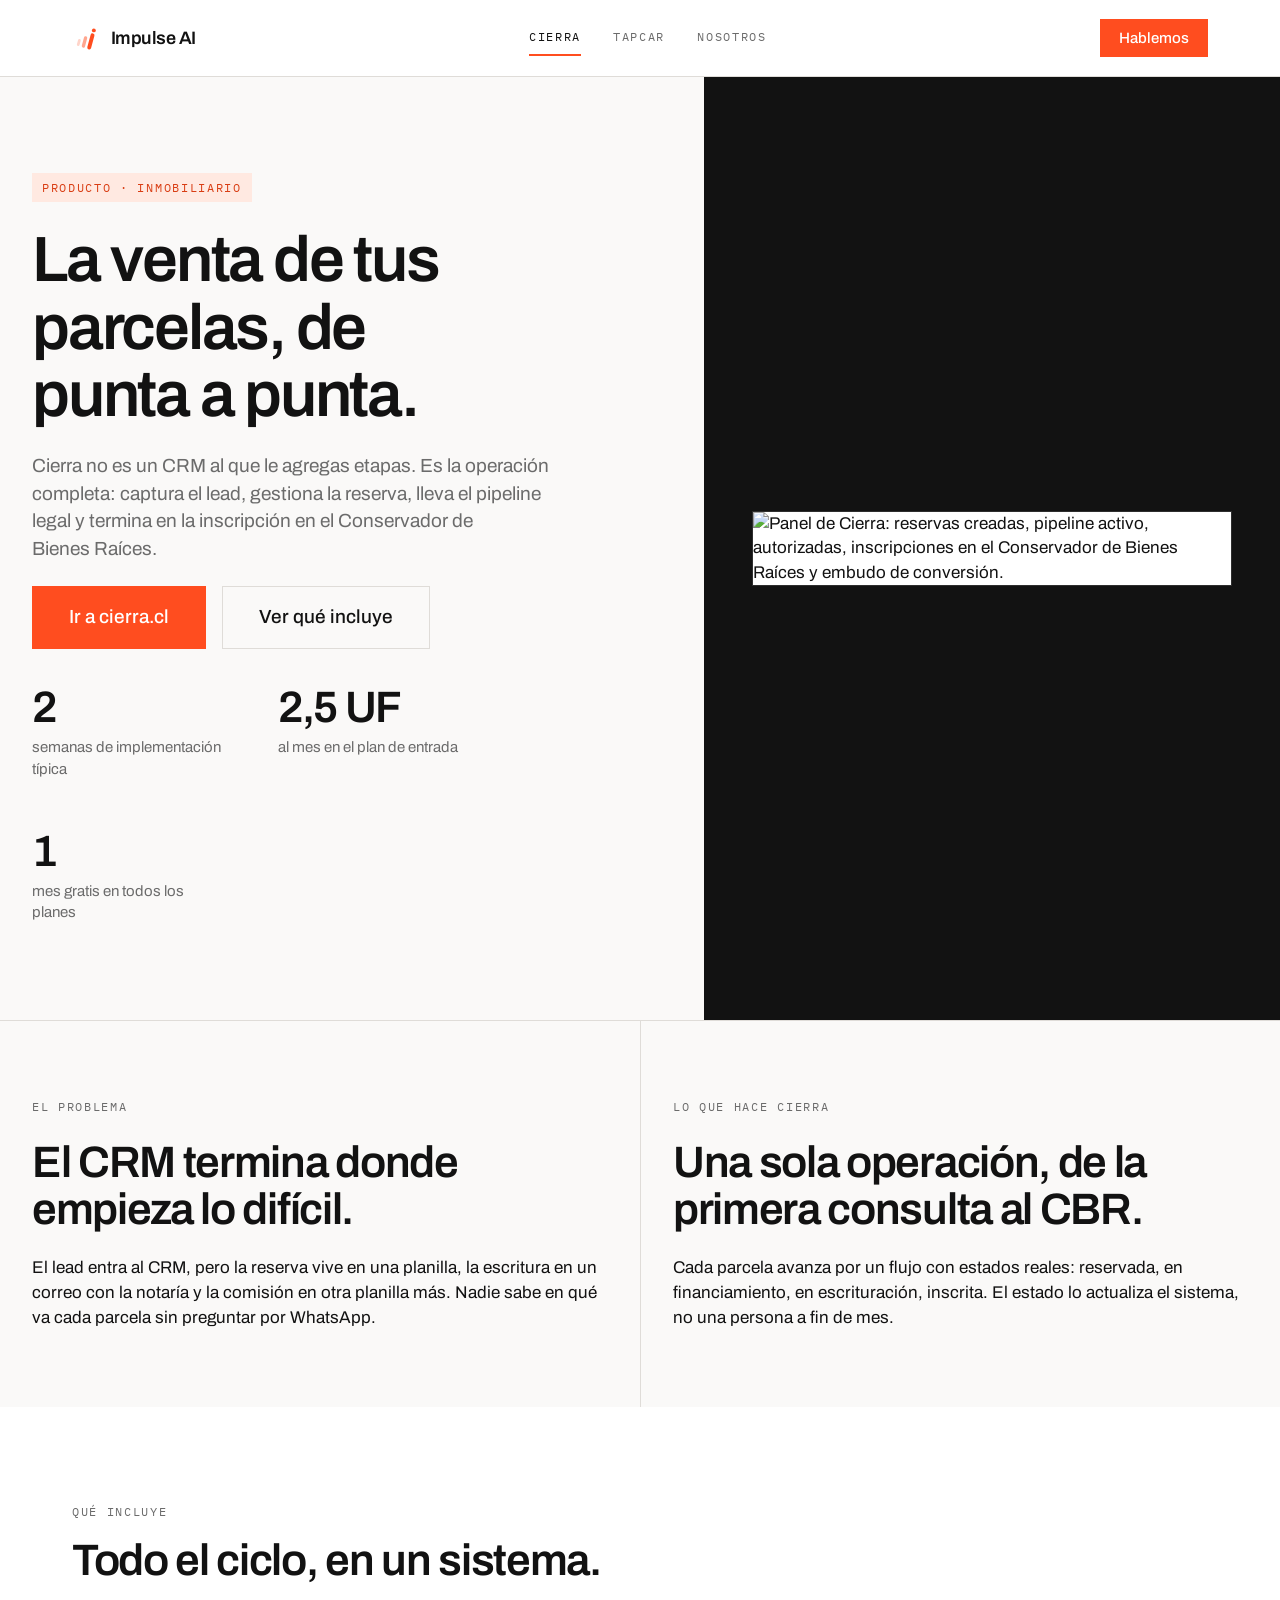
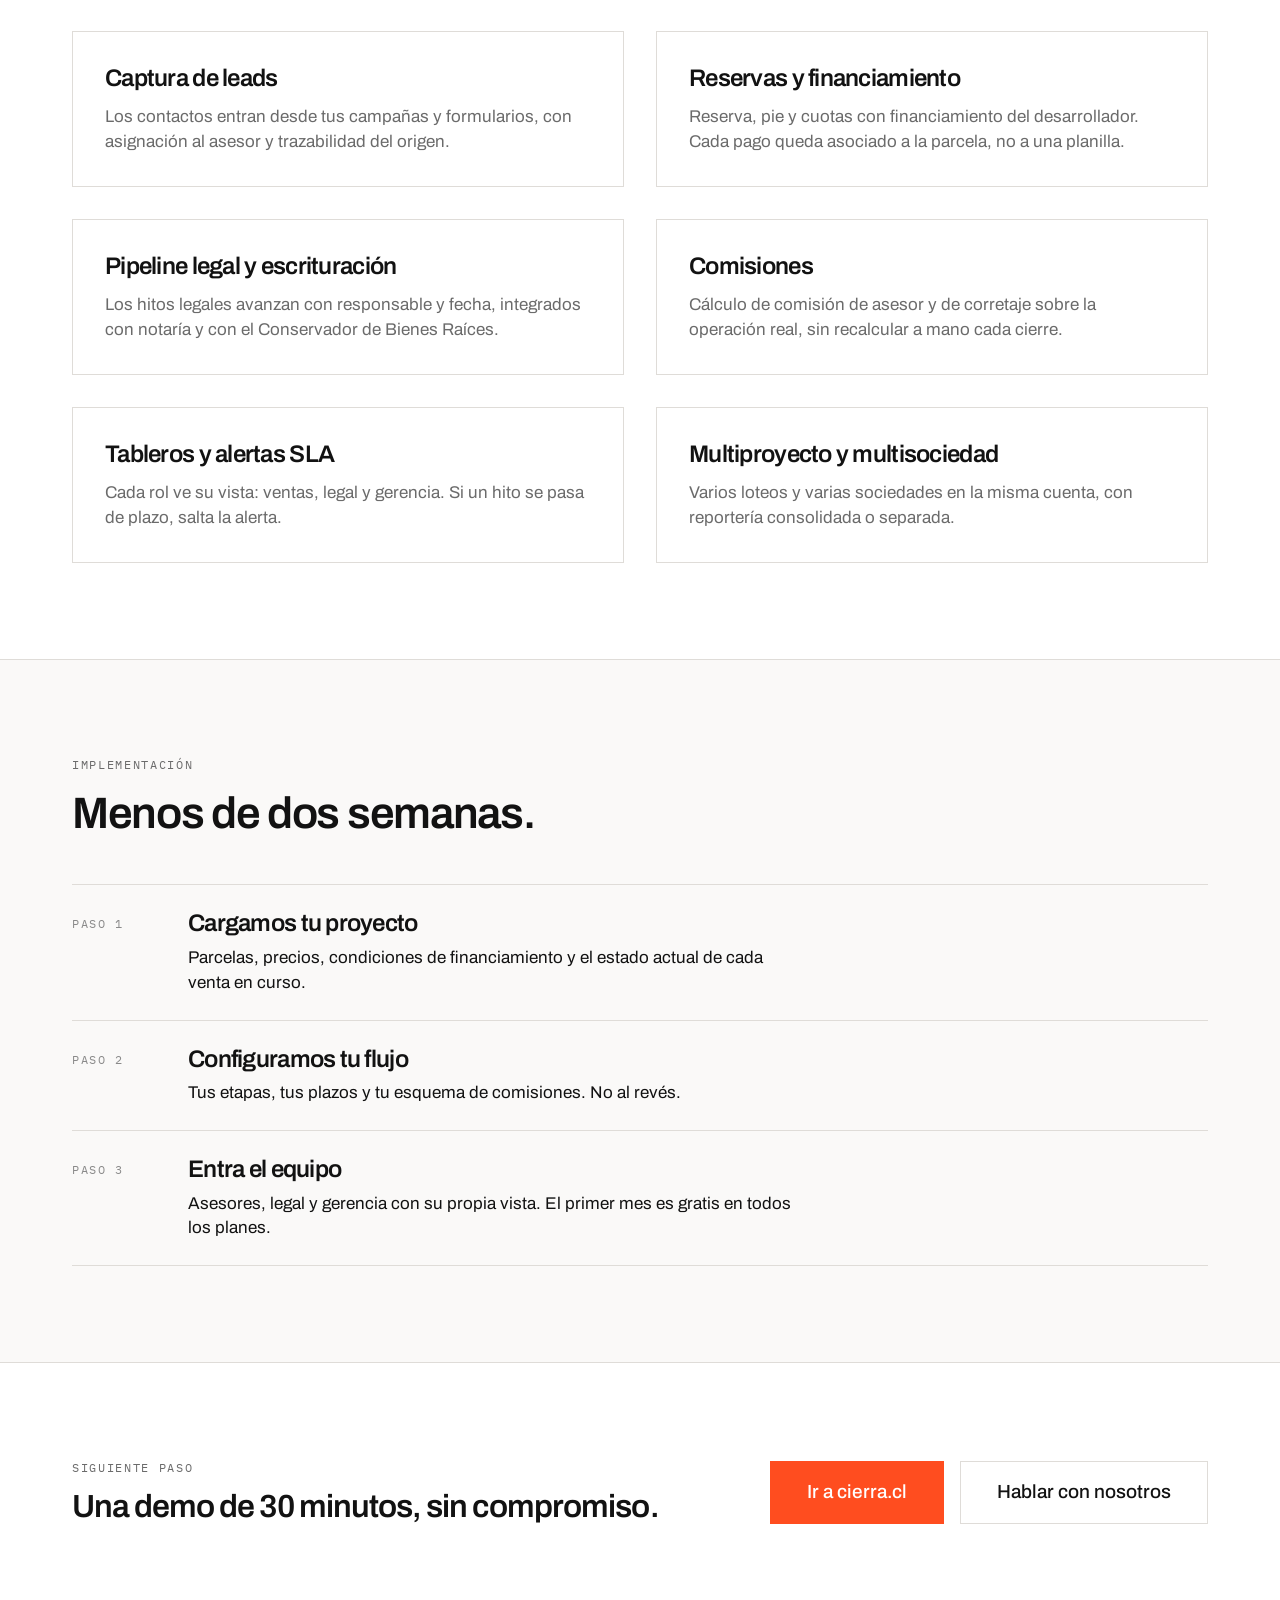
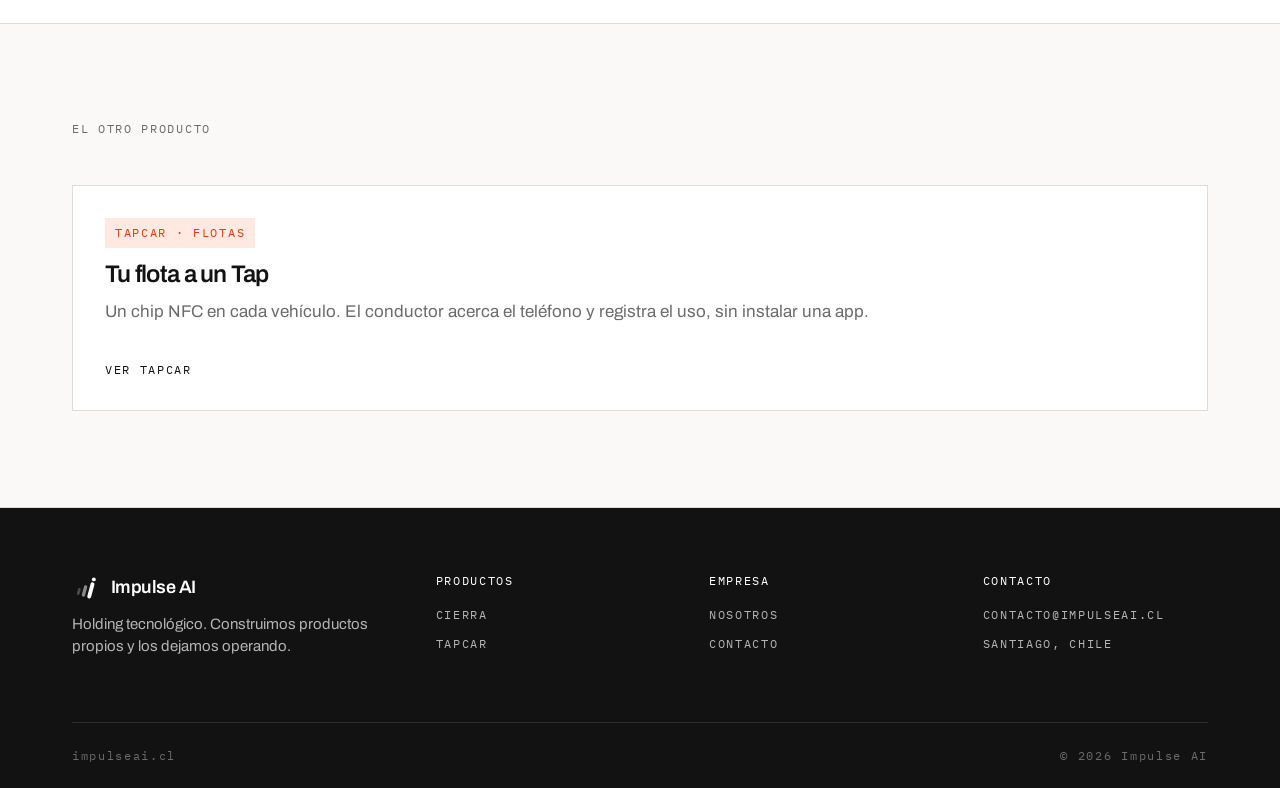
==== cierra.html @ 89cf0e96 "Sitio corporativo de Impulse AI Sitio estatico construido sobre el design system Impulse AI: tokens " ====
<!doctype html>
<html lang="es">
<head>
<meta charset="utf-8">
<meta name="viewport" content="width=device-width, initial-scale=1">
<title>Cierra — Impulse AI</title>
<meta name="description" content="Cierra opera la venta de parcelas de punta a punta: del lead a la inscripción en el Conservador de Bienes Raíces, sin planillas paralelas.">
<meta name="theme-color" content="#FAF9F8">
<link rel="icon" href="assets/img/favicon.svg" type="image/svg+xml">
<meta property="og:type" content="website">
<meta property="og:site_name" content="Impulse AI">
<meta property="og:title" content="Cierra — Impulse AI">
<meta property="og:description" content="El software que opera la venta de tus parcelas, de punta a punta.">
<link rel="preconnect" href="https://fonts.googleapis.com">
<link rel="preconnect" href="https://fonts.gstatic.com" crossorigin>
<link href="https://fonts.googleapis.com/css2?family=Archivo:wght@400;500;600;700&family=IBM+Plex+Mono:wght@400;500&display=swap" rel="stylesheet">
<link rel="stylesheet" href="assets/css/tokens.css">
<link rel="stylesheet" href="assets/css/site.css">
</head>
<body>
<a class="skip-link" href="#main">Ir al contenido</a>

<header class="site-header">
  <div class="wrap site-header__inner">
    <a class="logo" href="index.html" aria-label="Impulse AI, ir al inicio">
      <svg class="mark" width="30" height="30" viewBox="0 0 100 100" aria-hidden="true" focusable="false">
        <g transform="translate(11.4, 10)" fill="none" stroke="#FF4D1F" stroke-linecap="round">
          <line x1="9.3" y1="62.2" x2="13.2" y2="47.7" stroke-width="9" opacity="0.24"></line>
          <line x1="26.7" y1="66.8" x2="33.9" y2="39.7" stroke-width="11" opacity="0.5"></line>
          <line x1="46" y1="72" x2="57" y2="31" stroke-width="13"></line>
          <circle cx="61.4" cy="14.6" r="6.5" fill="#FF4D1F" stroke="none"></circle>
        </g>
      </svg>
      <span class="logo__word">Impulse AI</span>
    </a>

    <button class="nav-toggle" type="button" data-nav-toggle aria-expanded="false" aria-controls="nav-panel">Menú</button>

    <div class="nav-panel" id="nav-panel" data-nav-panel>
      <nav class="nav" aria-label="Navegación principal">
        <a class="nav__link" href="cierra.html" aria-current="page">Cierra</a>
        <a class="nav__link" href="tapcar.html">TapCar</a>
        <a class="nav__link" href="nosotros.html">Nosotros</a>
      </nav>
      <a class="btn btn--primary btn--sm nav-cta-mobile" href="contacto.html">Hablemos</a>
    </div>

    <a class="btn btn--primary btn--sm" href="contacto.html">Hablemos</a>
  </div>
</header>

<main id="main">

  <!-- ================================================================ Hero -->
  <section class="hero">
    <div class="hero__copy">
      <span class="badge">Producto · Inmobiliario</span>
      <h1 class="t-display hero__title">La venta de tus parcelas, de punta a punta.</h1>
      <p class="t-lead">Cierra no es un CRM al que le agregas etapas. Es la operación completa: captura el lead, gestiona la reserva, lleva el pipeline legal y termina en la inscripción en el Conservador de Bienes Raíces.</p>
      <div class="row">
        <a class="btn btn--primary btn--lg" href="https://cierra.cl" target="_blank" rel="noopener">Ir a cierra.cl</a>
        <a class="btn btn--secondary btn--lg" href="#capacidades">Ver qué incluye</a>
      </div>
      <div class="hero__stats">
        <div class="stat">
          <span class="stat__value">2</span>
          <span class="stat__label">semanas de implementación típica</span>
        </div>
        <div class="stat">
          <span class="stat__value">2,5 UF</span>
          <span class="stat__label">al mes en el plan de entrada</span>
        </div>
        <div class="stat">
          <span class="stat__value">1</span>
          <span class="stat__label">mes gratis en todos los planes</span>
        </div>
      </div>
    </div>
    <div class="hero__panel hero__panel--stage">
      <img class="shot" src="assets/img/cierra-dashboard.png" alt="Panel de Cierra: reservas creadas, pipeline activo, autorizadas, inscripciones en el Conservador de Bienes Raíces y embudo de conversión.">
    </div>
  </section>

  <!-- ============================================================ Problema -->
  <section class="split">
    <div class="split__side">
      <span class="mono">El problema</span>
      <h2 class="t-h1">El CRM termina donde empieza lo difícil.</h2>
      <p class="t-body">El lead entra al CRM, pero la reserva vive en una planilla, la escritura en un correo con la notaría y la comisión en otra planilla más. Nadie sabe en qué va cada parcela sin preguntar por WhatsApp.</p>
    </div>
    <div class="split__side">
      <span class="mono">Lo que hace Cierra</span>
      <h2 class="t-h1">Una sola operación, de la primera consulta al CBR.</h2>
      <p class="t-body">Cada parcela avanza por un flujo con estados reales: reservada, en financiamiento, en escrituración, inscrita. El estado lo actualiza el sistema, no una persona a fin de mes.</p>
    </div>
  </section>

  <!-- ========================================================= Capacidades -->
  <section class="section section--card" id="capacidades">
    <div class="wrap">
      <div class="section-head">
        <span class="mono">Qué incluye</span>
        <h2 class="t-h1">Todo el ciclo, en un sistema.</h2>
      </div>
      <div class="grid grid-2">
        <div class="card">
          <h3 class="t-h3">Captura de leads</h3>
          <p class="card__text">Los contactos entran desde tus campañas y formularios, con asignación al asesor y trazabilidad del origen.</p>
        </div>
        <div class="card">
          <h3 class="t-h3">Reservas y financiamiento</h3>
          <p class="card__text">Reserva, pie y cuotas con financiamiento del desarrollador. Cada pago queda asociado a la parcela, no a una planilla.</p>
        </div>
        <div class="card">
          <h3 class="t-h3">Pipeline legal y escrituración</h3>
          <p class="card__text">Los hitos legales avanzan con responsable y fecha, integrados con notaría y con el Conservador de Bienes Raíces.</p>
        </div>
        <div class="card">
          <h3 class="t-h3">Comisiones</h3>
          <p class="card__text">Cálculo de comisión de asesor y de corretaje sobre la operación real, sin recalcular a mano cada cierre.</p>
        </div>
        <div class="card">
          <h3 class="t-h3">Tableros y alertas SLA</h3>
          <p class="card__text">Cada rol ve su vista: ventas, legal y gerencia. Si un hito se pasa de plazo, salta la alerta.</p>
        </div>
        <div class="card">
          <h3 class="t-h3">Multiproyecto y multisociedad</h3>
          <p class="card__text">Varios loteos y varias sociedades en la misma cuenta, con reportería consolidada o separada.</p>
        </div>
      </div>
    </div>
  </section>

  <!-- ====================================================== Implementación -->
  <section class="section">
    <div class="wrap">
      <div class="section-head">
        <span class="mono">Implementación</span>
        <h2 class="t-h1">Menos de dos semanas.</h2>
      </div>
      <ul class="ruled-list">
        <li>
          <span class="ruled-list__key">Paso 1</span>
          <div class="ruled-list__body">
            <h3 class="t-h3">Cargamos tu proyecto</h3>
            <p class="t-body">Parcelas, precios, condiciones de financiamiento y el estado actual de cada venta en curso.</p>
          </div>
        </li>
        <li>
          <span class="ruled-list__key">Paso 2</span>
          <div class="ruled-list__body">
            <h3 class="t-h3">Configuramos tu flujo</h3>
            <p class="t-body">Tus etapas, tus plazos y tu esquema de comisiones. No al revés.</p>
          </div>
        </li>
        <li>
          <span class="ruled-list__key">Paso 3</span>
          <div class="ruled-list__body">
            <h3 class="t-h3">Entra el equipo</h3>
            <p class="t-body">Asesores, legal y gerencia con su propia vista. El primer mes es gratis en todos los planes.</p>
          </div>
        </li>
      </ul>
    </div>
  </section>

  <!-- ================================================================= CTA -->
  <section class="section section--card">
    <div class="wrap">
      <div class="cta">
        <div class="stack stack-3">
          <span class="mono">Siguiente paso</span>
          <h2 class="t-h2">Una demo de 30 minutos, sin compromiso.</h2>
        </div>
        <div class="row">
          <a class="btn btn--primary btn--lg" href="https://cierra.cl" target="_blank" rel="noopener">Ir a cierra.cl</a>
          <a class="btn btn--secondary btn--lg" href="contacto.html">Hablar con nosotros</a>
        </div>
      </div>
    </div>
  </section>

  <!-- ====================================================== Otro producto -->
  <section class="section">
    <div class="wrap">
      <div class="section-head">
        <span class="mono">El otro producto</span>
      </div>
      <a class="card" href="tapcar.html">
        <span class="badge">TapCar · Flotas</span>
        <h3 class="t-h3">Tu flota a un Tap</h3>
        <p class="card__text">Un chip NFC en cada vehículo. El conductor acerca el teléfono y registra el uso, sin instalar una app.</p>
        <span class="card__more">Ver TapCar</span>
      </a>
    </div>
  </section>

</main>

<footer class="site-footer">
  <div class="wrap">
    <div class="site-footer__inner">
      <div class="site-footer__col">
        <a class="logo logo--inverse" href="index.html" aria-label="Impulse AI, ir al inicio">
          <svg class="mark" width="30" height="30" viewBox="0 0 100 100" aria-hidden="true" focusable="false">
            <g transform="translate(11.4, 10)" fill="none" stroke="#FFFFFF" stroke-linecap="round">
              <line x1="9.3" y1="62.2" x2="13.2" y2="47.7" stroke-width="9" opacity="0.24"></line>
              <line x1="26.7" y1="66.8" x2="33.9" y2="39.7" stroke-width="11" opacity="0.5"></line>
              <line x1="46" y1="72" x2="57" y2="31" stroke-width="13"></line>
              <circle cx="61.4" cy="14.6" r="6.5" fill="#FFFFFF" stroke="none"></circle>
            </g>
          </svg>
          <span class="logo__word">Impulse AI</span>
        </a>
        <p class="site-footer__blurb">Holding tecnológico. Construimos productos propios y los dejamos operando.</p>
      </div>
      <div class="site-footer__col">
        <span class="site-footer__title">Productos</span>
        <a class="site-footer__link" href="cierra.html">Cierra</a>
        <a class="site-footer__link" href="tapcar.html">TapCar</a>
      </div>
      <div class="site-footer__col">
        <span class="site-footer__title">Empresa</span>
        <a class="site-footer__link" href="nosotros.html">Nosotros</a>
        <a class="site-footer__link" href="contacto.html">Contacto</a>
      </div>
      <div class="site-footer__col">
        <span class="site-footer__title">Contacto</span>
        <a class="site-footer__link" href="mailto:contacto@impulseai.cl">contacto@impulseai.cl</a>
        <span class="site-footer__link">Santiago, Chile</span>
      </div>
    </div>
    <div class="site-footer__legal">
      <span>impulseai.cl</span>
      <span>&copy; 2026 Impulse AI</span>
    </div>
  </div>
</footer>

<script src="assets/js/site.js"></script>
</body>
</html>
---- assets/css/tokens.css ----
/* =========================================================================
   Impulse AI — Design tokens
   Derivados 1:1 del design system "Impulse AI Design System".
   Regla base: esquina recta, borde de 1px, sin sombras ni gradientes.
   ========================================================================= */

:root {
  /* --- Marca: un solo color ------------------------------------------- */
  --brand-500: #FF4D1F;
  --brand-600: #D93D13;   /* solo hover */
  --brand-100: #FFE9E1;   /* solo fondo suave */

  /* --- Tinta y grises -------------------------------------------------- */
  --ink-900: #121212;
  --ink-800: #1A1A1A;
  --ink-700: #2E2E2E;
  --gray-500: #6B6B6B;
  --gray-400: #8A8A8A;
  --gray-300: #A5A09B;

  /* --- Neutros cálidos ------------------------------------------------- */
  --neutral-300: #DFDCD8;
  --neutral-200: #E6E4E1;
  --neutral-50: #FAF9F8;
  --white: #FFFFFF;

  /* --- Semánticos ------------------------------------------------------ */
  --surface-page: var(--neutral-50);
  --surface-card: var(--white);
  --surface-sunken: var(--neutral-200);
  --surface-inverse: var(--ink-900);
  --surface-brand: var(--brand-500);

  --text-primary: var(--ink-900);
  --text-secondary: var(--gray-500);
  --text-muted: var(--gray-400);
  --text-inverse: var(--white);
  --text-accent: var(--brand-500);

  --border-subtle: var(--neutral-300);
  --border-strong: var(--ink-900);
  --border-accent: var(--brand-500);

  --action-primary-bg: var(--brand-500);
  --action-primary-bg-hover: var(--brand-600);
  --action-primary-text: var(--white);
  --action-secondary-border: var(--neutral-300);
  --action-secondary-text: var(--ink-900);

  --focus-ring: var(--brand-500);

  /* --- Tipografía ------------------------------------------------------ */
  --font-sans: "Archivo", "Helvetica Neue", Helvetica, Arial, sans-serif;
  --font-mono: "IBM Plex Mono", ui-monospace, "SF Mono", Menlo, monospace;

  --weight-regular: 400;
  --weight-medium: 500;
  --weight-semibold: 600;

  --text-display: 64px;
  --text-h1: 44px;
  --text-h2: 32px;
  --text-h3: 24px;
  --text-body-lg: 19px;
  --text-body: 17px;
  --text-small: 15px;
  --text-label: 12px;

  --leading-tight: 1.05;
  --leading-snug: 1.2;
  --leading-body: 1.45;

  --tracking-display: -0.035em;
  --tracking-heading: -0.03em;
  --tracking-normal: 0em;
  --tracking-label: 0.14em;

  /* --- Espaciado ------------------------------------------------------- */
  --space-1: 4px;
  --space-2: 8px;
  --space-3: 12px;
  --space-4: 16px;
  --space-5: 24px;
  --space-6: 32px;
  --space-7: 48px;
  --space-8: 64px;
  --space-9: 96px;
  --space-10: 130px;

  --gutter-web: var(--space-6);
  --content-max: 1200px;
  --measure-text: 62ch;

  /* --- Bordes ---------------------------------------------------------- */
  --radius-none: 0px;
  --radius-sm: 2px;
  --radius-pill: 999px;
  --radius-card: var(--radius-none);

  --border-width: 1px;
  --border-width-strong: 2px;
  --stroke-icon: 2px;
  --icon-grid: 24px;

  --shadow-none: none;

  /* --- Movimiento ------------------------------------------------------ */
  --duration-fast: 150ms;
  --duration-base: 250ms;
  --duration-launch: 900ms;
  --ease-launch: cubic-bezier(.2, .8, .2, 1);
  --ease-standard: cubic-bezier(.4, 0, .2, 1);
  --launch-angle: 15deg;
}

/* Superficies oscuras: se activan con data-theme="inverse" en el contenedor */
[data-theme="inverse"] {
  --surface-page: var(--ink-900);
  --surface-card: var(--ink-800);
  --text-primary: var(--white);
  --text-secondary: #B5B5B5;
  --border-subtle: var(--ink-700);
}

/* --- Animación de marca: la estela aparece y el punto sale 15° arriba --- */
@keyframes impulse-launch {
  0%   { transform: translate(-14px, 6px); opacity: 0; }
  22%  { transform: translate(0, 0); opacity: 1; }
  72%  { transform: translate(0, 0); opacity: 1; }
  100% { transform: translate(26px, -12px); opacity: 0; }
}

@keyframes impulse-trail {
  0%   { opacity: 0; }
  30%  { opacity: 0.5; }
  100% { opacity: 0; }
}

/* --- Variante en bucle -------------------------------------------------
   Mismo gesto, repetido: el punto entra, se asienta, acelera fuera de
   cuadro y el cuadro queda vacio un instante antes de volver a empezar.
   Nunca vuelve hacia atras: el retroceso leeria como lo contrario al
   impulso. El tramo de salida usa ease-in para que acelere al salir.
   ---------------------------------------------------------------------- */
@keyframes impulse-launch-loop {
  0%   { transform: translate(-14px, 6px); opacity: 0; }
  10%  { transform: translate(0, 0); opacity: 1; }
  50%  { transform: translate(0, 0); opacity: 1; animation-timing-function: cubic-bezier(.4, 0, 1, 1); }
  80%  { transform: translate(26px, -12px); opacity: 0; }
  100% { transform: translate(26px, -12px); opacity: 0; }
}

@keyframes impulse-trail-loop {
  0%   { opacity: 0; }
  15%  { opacity: var(--trail-opacity, 0.5); }
  55%  { opacity: var(--trail-opacity, 0.5); }
  78%  { opacity: 0; }
  100% { opacity: 0; }
}
---- assets/css/site.css ----
/* =========================================================================
   Impulse AI — Hoja de estilos del sitio
   Depende de tokens.css. Nada de sombras, gradientes, blur ni esquinas
   redondeadas: la jerarquia se construye con superficie, borde y peso.
   ========================================================================= */

/* ---------------------------------------------------------------- Reset */
*,
*::before,
*::after { box-sizing: border-box; }

html { -webkit-text-size-adjust: 100%; scroll-behavior: smooth; }

body {
  margin: 0;
  background: var(--surface-page);
  color: var(--text-primary);
  font-family: var(--font-sans);
  font-size: var(--text-body);
  font-weight: var(--weight-regular);
  line-height: var(--leading-body);
  -webkit-font-smoothing: antialiased;
  text-rendering: optimizeLegibility;
}

img, svg { display: block; max-width: 100%; }

h1, h2, h3, h4, p, figure, blockquote, ul, ol, dl, dd { margin: 0; }
ul, ol { padding: 0; list-style: none; }

a { color: inherit; text-decoration: none; }

button, input, textarea, select { font: inherit; color: inherit; }

/* Foco: anillo naranja de 2px. Nunca se elimina sin reemplazo. */
:where(a, button, input, textarea, select, summary, [tabindex]):focus-visible {
  outline: var(--border-width-strong) solid var(--focus-ring);
  outline-offset: 2px;
}

::selection { background: var(--brand-500); color: var(--white); }

.skip-link {
  position: absolute;
  left: -9999px;
  top: 0;
  z-index: 100;
  background: var(--ink-900);
  color: var(--white);
  padding: var(--space-3) var(--space-5);
  font-family: var(--font-mono);
  font-size: var(--text-label);
  letter-spacing: var(--tracking-label);
  text-transform: uppercase;
}
.skip-link:focus { left: 0; }

.visually-hidden {
  position: absolute;
  width: 1px; height: 1px;
  margin: -1px; padding: 0;
  overflow: hidden;
  clip-path: inset(50%);
  white-space: nowrap;
}

/* ------------------------------------------------------------ Tipografia */
.t-display,
.t-h1,
.t-h2,
.t-h3 {
  font-weight: var(--weight-semibold);
  text-wrap: balance;
}

.t-display {
  font-size: clamp(40px, 6.4vw, var(--text-display));
  line-height: var(--leading-tight);
  letter-spacing: var(--tracking-display);
}

.t-h1 {
  font-size: clamp(32px, 4.6vw, var(--text-h1));
  line-height: 1.06;
  letter-spacing: var(--tracking-heading);
}

.t-h2 {
  font-size: clamp(26px, 3.4vw, var(--text-h2));
  line-height: var(--leading-snug);
  letter-spacing: var(--tracking-heading);
}

.t-h3 {
  font-size: var(--text-h3);
  line-height: var(--leading-snug);
  letter-spacing: var(--tracking-heading);
}

.t-lead {
  font-size: var(--text-body-lg);
  line-height: var(--leading-body);
  color: var(--text-secondary);
  max-width: 48ch;
  text-wrap: pretty;
}

.t-body { max-width: var(--measure-text); text-wrap: pretty; }

.t-small { font-size: var(--text-small); color: var(--text-secondary); }

.mono {
  font-family: var(--font-mono);
  font-size: var(--text-label);
  font-weight: var(--weight-regular);
  letter-spacing: var(--tracking-label);
  text-transform: uppercase;
  color: var(--text-secondary);
}
.mono--primary { color: var(--text-primary); }
.mono--accent  { color: var(--text-accent); }
.mono--inverse { color: var(--text-inverse); }

.accent { color: var(--text-accent); }

/* ---------------------------------------------------------------- Layout */
.wrap {
  width: 100%;
  max-width: var(--content-max);
  margin-inline: auto;
  padding-inline: var(--gutter-web);
}

.section {
  padding-block: clamp(56px, 8vw, var(--space-9));
  border-bottom: var(--border-width) solid var(--border-subtle);
}
.section--tight { padding-block: clamp(40px, 5vw, var(--space-8)); }
.section--card { background: var(--surface-card); }
.section--sunken { background: var(--surface-sunken); }

.stack { display: flex; flex-direction: column; }
.stack-2 { gap: var(--space-2); }
.stack-3 { gap: var(--space-3); }
.stack-4 { gap: var(--space-4); }
.stack-5 { gap: var(--space-5); }
.stack-6 { gap: var(--space-6); }
.stack-7 { gap: var(--space-7); }
.stack-8 { gap: var(--space-8); }

.row { display: flex; flex-wrap: wrap; align-items: center; gap: var(--space-4); }

.section-head {
  display: flex;
  flex-direction: column;
  gap: var(--space-4);
  margin-bottom: var(--space-7);
  max-width: 56ch;
}

.grid { display: grid; gap: var(--space-6); }
.grid-2 { grid-template-columns: repeat(2, minmax(0, 1fr)); }
.grid-3 { grid-template-columns: repeat(3, minmax(0, 1fr)); }
.grid-4 { grid-template-columns: repeat(4, minmax(0, 1fr)); }

.rule { border: 0; border-top: var(--border-width) solid var(--border-subtle); margin: 0; }

/* ---------------------------------------------------------------- Header */
.site-header {
  position: sticky;
  top: 0;
  z-index: 20;
  background: var(--surface-card);
  border-bottom: var(--border-width) solid var(--border-subtle);
}

.site-header__inner {
  position: relative;
  display: flex;
  align-items: center;
  justify-content: space-between;
  gap: var(--space-6);
  min-height: 76px;
  padding-block: var(--space-3);
}

.logo {
  display: inline-flex;
  align-items: center;
  gap: 9px;
  flex: none;
}
.logo__word {
  font-size: 18px;
  font-weight: var(--weight-semibold);
  letter-spacing: var(--tracking-heading);
  line-height: 1;
  color: var(--text-primary);
}
.logo--inverse .logo__word { color: var(--white); }

.nav {
  display: flex;
  align-items: center;
  gap: var(--space-6);
}
.nav__link {
  font-family: var(--font-mono);
  font-size: var(--text-label);
  letter-spacing: var(--tracking-label);
  text-transform: uppercase;
  color: var(--text-secondary);
  padding-block: var(--space-2);
  border-bottom: var(--border-width-strong) solid transparent;
  transition: color var(--duration-fast) var(--ease-standard);
}
.nav__link:hover { color: var(--text-primary); }
.nav__link[aria-current="page"] {
  color: var(--text-primary);
  border-bottom-color: var(--brand-500);
}

.nav-toggle {
  display: none;
  align-items: center;
  gap: var(--space-2);
  background: transparent;
  border: var(--border-width) solid var(--border-subtle);
  border-radius: var(--radius-none);
  padding: 10px 14px;
  cursor: pointer;
  font-family: var(--font-mono);
  font-size: var(--text-label);
  letter-spacing: var(--tracking-label);
  text-transform: uppercase;
}

.nav-panel { display: contents; }

/* El CTA duplicado solo existe dentro del panel movil */
.nav-panel .nav-cta-mobile { display: none; }

/* ---------------------------------------------------------------- Botones */
.btn {
  display: inline-flex;
  align-items: center;
  justify-content: center;
  gap: var(--space-2);
  font-family: var(--font-sans);
  font-weight: var(--weight-medium);
  line-height: 1.1;
  padding: 14px 26px;
  font-size: var(--text-body);
  border: var(--border-width) solid transparent;
  border-radius: var(--radius-none);
  cursor: pointer;
  text-align: center;
  transition:
    background var(--duration-fast) var(--ease-standard),
    color var(--duration-fast) var(--ease-standard),
    border-color var(--duration-fast) var(--ease-standard);
}
.btn--sm { padding: 10px 18px; font-size: var(--text-small); }
.btn--lg { padding: 20px 36px; font-size: var(--text-body-lg); }

.btn--primary {
  background: var(--action-primary-bg);
  color: var(--action-primary-text);
}
.btn--primary:hover { background: var(--action-primary-bg-hover); }

.btn--secondary {
  background: transparent;
  color: var(--action-secondary-text);
  border-color: var(--action-secondary-border);
}
.btn--secondary:hover { background: var(--surface-sunken); }

.btn--ghost { background: transparent; color: var(--text-primary); }
.btn--ghost:hover { color: var(--brand-500); }

.btn--inverse { background: var(--white); color: var(--ink-900); }
.btn--inverse:hover { background: var(--neutral-200); }

.btn[disabled] { opacity: 0.4; cursor: not-allowed; }

/* ---------------------------------------------------------------- Marca */
.mark { display: block; overflow: visible; flex: none; }

/* Reproduccion unica: el gesto corre una vez al cargar */
.mark--animated .mark__trail-1 { animation: impulse-trail var(--duration-launch) var(--ease-launch) 100ms 1 both; }
.mark--animated .mark__trail-2 { animation: impulse-trail var(--duration-launch) var(--ease-launch) 200ms 1 both; }
.mark--animated .mark__dot     { animation: impulse-launch 2.6s var(--ease-launch) 0ms 1 both; }

/* Bucle: mismo gesto siempre hacia adelante, con una pausa entre ciclos */
.mark--loop .mark__trail-1 {
  --trail-opacity: 0.24;
  animation: impulse-trail-loop 3s var(--ease-launch) 0ms infinite both;
}
.mark--loop .mark__trail-2 {
  --trail-opacity: 0.5;
  animation: impulse-trail-loop 3s var(--ease-launch) 90ms infinite both;
}
.mark--loop .mark__dot {
  animation: impulse-launch-loop 3s var(--ease-launch) 0ms infinite both;
}

/* ---------------------------------------------------------------- Hero */
.hero {
  display: grid;
  grid-template-columns: 1.1fr 0.9fr;
  border-bottom: var(--border-width) solid var(--border-subtle);
}

.hero__copy {
  display: flex;
  flex-direction: column;
  gap: var(--space-5);
  justify-content: center;
  padding: clamp(56px, 8vw, var(--space-9)) var(--space-6);
  max-width: calc(var(--content-max) * 0.58 + var(--gutter-web));
  margin-left: auto;
  width: 100%;
}

.hero__title { max-width: 15ch; }

.hero__panel {
  display: grid;
  place-items: center;
  min-height: 460px;
  padding: var(--space-6);
}
.hero__panel--brand { background: var(--surface-brand); }
.hero__panel--ink { background: var(--surface-inverse); }

.hero__stats {
  display: flex;
  flex-wrap: wrap;
  gap: var(--space-7);
  margin-top: var(--space-3);
}

/* ---------------------------------------------------------------- Stat */
.stat { display: flex; flex-direction: column; gap: var(--space-2); }
.stat__value {
  font-size: clamp(32px, 4vw, var(--text-h1));
  font-weight: var(--weight-semibold);
  letter-spacing: var(--tracking-heading);
  line-height: 1;
  color: var(--text-primary);
}
.stat__value--accent { color: var(--text-accent); }
.stat__label {
  font-size: var(--text-small);
  color: var(--text-secondary);
  line-height: var(--leading-body);
  max-width: 22ch;
}

/* ---------------------------------------------------------------- Card */
.card {
  display: flex;
  flex-direction: column;
  gap: var(--space-3);
  padding: var(--space-6);
  background: var(--surface-card);
  border: var(--border-width) solid var(--border-subtle);
  border-radius: var(--radius-card);
  box-shadow: var(--shadow-none);
}
.card--sunken { background: var(--surface-sunken); border-color: transparent; }
.card--inverse { background: var(--surface-inverse); border-color: transparent; color: var(--text-inverse); }
.card--brand { background: var(--surface-brand); border-color: transparent; color: var(--text-inverse); }
.card--inverse .stat__label,
.card--inverse .card__text { color: #B5B5B5; }
.card--brand .stat__label,
.card--brand .card__text { color: #FFE9E1; }

.card__text { color: var(--text-secondary); font-size: var(--text-body); }

/* Card enlazada: sin sombra, el borde pasa a tinta */
a.card { transition: border-color var(--duration-fast) var(--ease-standard); }
a.card:hover { border-color: var(--border-strong); }
a.card:hover .card__more { color: var(--brand-500); }
.card__more {
  margin-top: auto;
  padding-top: var(--space-5);
  font-family: var(--font-mono);
  font-size: var(--text-label);
  letter-spacing: var(--tracking-label);
  text-transform: uppercase;
  color: var(--text-primary);
  transition: color var(--duration-fast) var(--ease-standard);
}

/* ---------------------------------------------------------------- Badge */
.badge {
  display: inline-flex;
  align-items: center;
  align-self: flex-start;
  font-family: var(--font-mono);
  font-size: var(--text-label);
  letter-spacing: var(--tracking-label);
  text-transform: uppercase;
  padding: 6px 10px;
  border-radius: var(--radius-none);
  background: var(--brand-100);
  color: var(--brand-600);
}
.badge--neutral { background: var(--surface-sunken); color: var(--text-secondary); }
.badge--solid { background: var(--brand-500); color: var(--white); }
.badge--inverse { background: var(--ink-700); color: var(--white); }

/* ------------------------------------------------------- Listas y pasos */
.ruled-list > li {
  display: grid;
  grid-template-columns: 92px minmax(0, 1fr);
  gap: var(--space-5);
  padding-block: var(--space-5);
  border-top: var(--border-width) solid var(--border-subtle);
  align-items: start;
}
.ruled-list > li:last-child { border-bottom: var(--border-width) solid var(--border-subtle); }
.ruled-list__key {
  font-family: var(--font-mono);
  font-size: var(--text-label);
  letter-spacing: var(--tracking-label);
  text-transform: uppercase;
  color: var(--text-muted);
  padding-top: 6px;
}
.ruled-list__body { display: flex; flex-direction: column; gap: var(--space-2); }

.check-list > li {
  display: grid;
  grid-template-columns: 18px minmax(0, 1fr);
  gap: var(--space-4);
  padding-block: var(--space-3);
  align-items: start;
}
.check-list__tick {
  width: 10px; height: 10px;
  margin-top: 8px;
  background: var(--brand-500);
}

/* ---------------------------------------------------------------- Split */
.split {
  display: grid;
  grid-template-columns: 1fr 1fr;
}
.split__side {
  padding: clamp(48px, 6vw, var(--space-9)) var(--space-6);
  display: flex;
  flex-direction: column;
  gap: var(--space-5);
  justify-content: center;
}
.split__side + .split__side { border-left: var(--border-width) solid var(--border-subtle); }

/* ------------------------------------------------------------ Formulario */
.field { display: flex; flex-direction: column; gap: var(--space-2); }
.field__label {
  font-family: var(--font-mono);
  font-size: var(--text-label);
  letter-spacing: var(--tracking-label);
  text-transform: uppercase;
  color: var(--text-secondary);
}
.field__control {
  width: 100%;
  font-size: var(--text-body);
  color: var(--text-primary);
  background: var(--surface-card);
  padding: 14px 16px;
  border: var(--border-width) solid var(--border-subtle);
  border-radius: var(--radius-none);
  transition: border-color var(--duration-fast) var(--ease-standard);
}
.field__control:hover { border-color: var(--gray-300); }
.field__control:focus { border-color: var(--border-strong); }
.field__control::placeholder { color: var(--text-muted); }
textarea.field__control { min-height: 132px; resize: vertical; }

select.field__control {
  appearance: none;
  background-image:
    linear-gradient(45deg, transparent 50%, var(--ink-900) 50%),
    linear-gradient(135deg, var(--ink-900) 50%, transparent 50%);
  background-position: right 20px center, right 15px center;
  background-size: 6px 6px, 6px 6px;
  background-repeat: no-repeat;
  padding-right: 44px;
}

.field__hint { font-size: var(--text-small); color: var(--text-secondary); }
.field--error .field__control { border-color: var(--brand-500); }
.field__error { font-size: var(--text-small); color: var(--brand-500); }

.form-note {
  border: var(--border-width) solid var(--border-subtle);
  border-left: var(--border-width-strong) solid var(--brand-500);
  padding: var(--space-4) var(--space-5);
  background: var(--surface-card);
}

/* ---------------------------------------------------------------- Footer */
.site-footer {
  background: var(--surface-inverse);
  color: var(--text-inverse);
}
.site-footer__inner {
  display: grid;
  grid-template-columns: 1.4fr 1fr 1fr 1fr;
  gap: var(--space-7);
  padding-block: var(--space-8);
}
.site-footer__col { display: flex; flex-direction: column; gap: var(--space-3); }
.site-footer__title {
  font-family: var(--font-mono);
  font-size: var(--text-label);
  letter-spacing: var(--tracking-label);
  text-transform: uppercase;
  color: var(--white);
  margin-bottom: var(--space-1);
}
.site-footer__link {
  font-family: var(--font-mono);
  font-size: var(--text-label);
  letter-spacing: var(--tracking-label);
  text-transform: uppercase;
  color: #B5B5B5;
  transition: color var(--duration-fast) var(--ease-standard);
}
.site-footer__link:hover { color: var(--brand-500); }
.site-footer__blurb { color: #B5B5B5; font-size: var(--text-small); max-width: 34ch; }
.site-footer__legal {
  display: flex;
  flex-wrap: wrap;
  align-items: center;
  justify-content: space-between;
  gap: var(--space-4);
  padding-block: var(--space-5);
  border-top: var(--border-width) solid var(--ink-700);
  font-family: var(--font-mono);
  font-size: var(--text-label);
  letter-spacing: var(--tracking-label);
  color: var(--gray-500);
}

/* --------------------------------------------------------------- Bloques */
.panel-ink {
  background: var(--surface-inverse);
  color: var(--text-inverse);
  padding: clamp(48px, 6vw, var(--space-8));
  display: flex;
  flex-direction: column;
  gap: var(--space-5);
}
.panel-ink .t-lead { color: #B5B5B5; }

.cta {
  display: flex;
  flex-wrap: wrap;
  align-items: center;
  justify-content: space-between;
  gap: var(--space-6);
}

/* --------------------------------------------------------- Captura de UI
   Panel del hero de producto: la captura real de la interfaz, apoyada
   sobre tinta. Borde de 1px, esquina recta, sin sombra.
   ---------------------------------------------------------------------- */
.hero__panel--stage {
  background: var(--surface-inverse);
  padding: clamp(24px, 4vw, var(--space-7));
  align-content: center;
}

.shot {
  display: block;
  width: 100%;
  max-width: 560px;
  height: auto;
  border: var(--border-width) solid var(--ink-700);
  border-radius: var(--radius-none);
  box-shadow: var(--shadow-none);
  background: var(--white);
}

/* ------------------------------------------------------------ Responsive */
@media (max-width: 1024px) {
  .hero { grid-template-columns: 1fr; }
  .hero__copy { max-width: var(--content-max); margin-inline: auto; }
  .hero__panel { min-height: 320px; }
  .grid-4 { grid-template-columns: repeat(2, minmax(0, 1fr)); }
  .site-footer__inner { grid-template-columns: 1fr 1fr; }
}

@media (max-width: 860px) {
  .grid-3 { grid-template-columns: 1fr; }
  .split { grid-template-columns: 1fr; }
  .split__side + .split__side {
    border-left: 0;
    border-top: var(--border-width) solid var(--border-subtle);
  }

  .nav-toggle { display: inline-flex; }
  .nav-panel {
    display: none;
    position: absolute;
    left: 0;
    right: 0;
    top: 100%;
    background: var(--surface-card);
    border-top: var(--border-width) solid var(--border-subtle);
    border-bottom: var(--border-width) solid var(--border-subtle);
    padding: 0 var(--gutter-web) var(--space-6);
  }
  .nav-panel[data-open="true"] { display: block; }
  .nav {
    flex-direction: column;
    align-items: stretch;
    gap: 0;
  }
  .nav__link {
    padding-block: var(--space-4);
    border-bottom: var(--border-width) solid var(--border-subtle);
  }
  .nav-panel .nav-cta-mobile { display: inline-flex; width: 100%; margin-top: var(--space-5); }
  .site-header__inner > .btn { display: none; }
}

@media (max-width: 620px) {
  :root { --gutter-web: var(--space-5); }
  .grid-2, .grid-4 { grid-template-columns: 1fr; }
  .site-footer__inner { grid-template-columns: 1fr; gap: var(--space-6); }
  .hero__stats { gap: var(--space-5) var(--space-6); }
  .ruled-list > li { grid-template-columns: 1fr; gap: var(--space-2); }
  .cta { flex-direction: column; align-items: flex-start; }
  .cta .btn { width: 100%; }
}

/* --------------------------------------------------- Movimiento reducido */
@media (prefers-reduced-motion: reduce) {
  html { scroll-behavior: auto; }
  *, *::before, *::after {
    animation-duration: 0.01ms !important;
    animation-iteration-count: 1 !important;
    transition-duration: 0.01ms !important;
  }
}

@media print {
  .site-header, .nav-toggle, .btn { display: none !important; }
  body { background: #fff; }
}
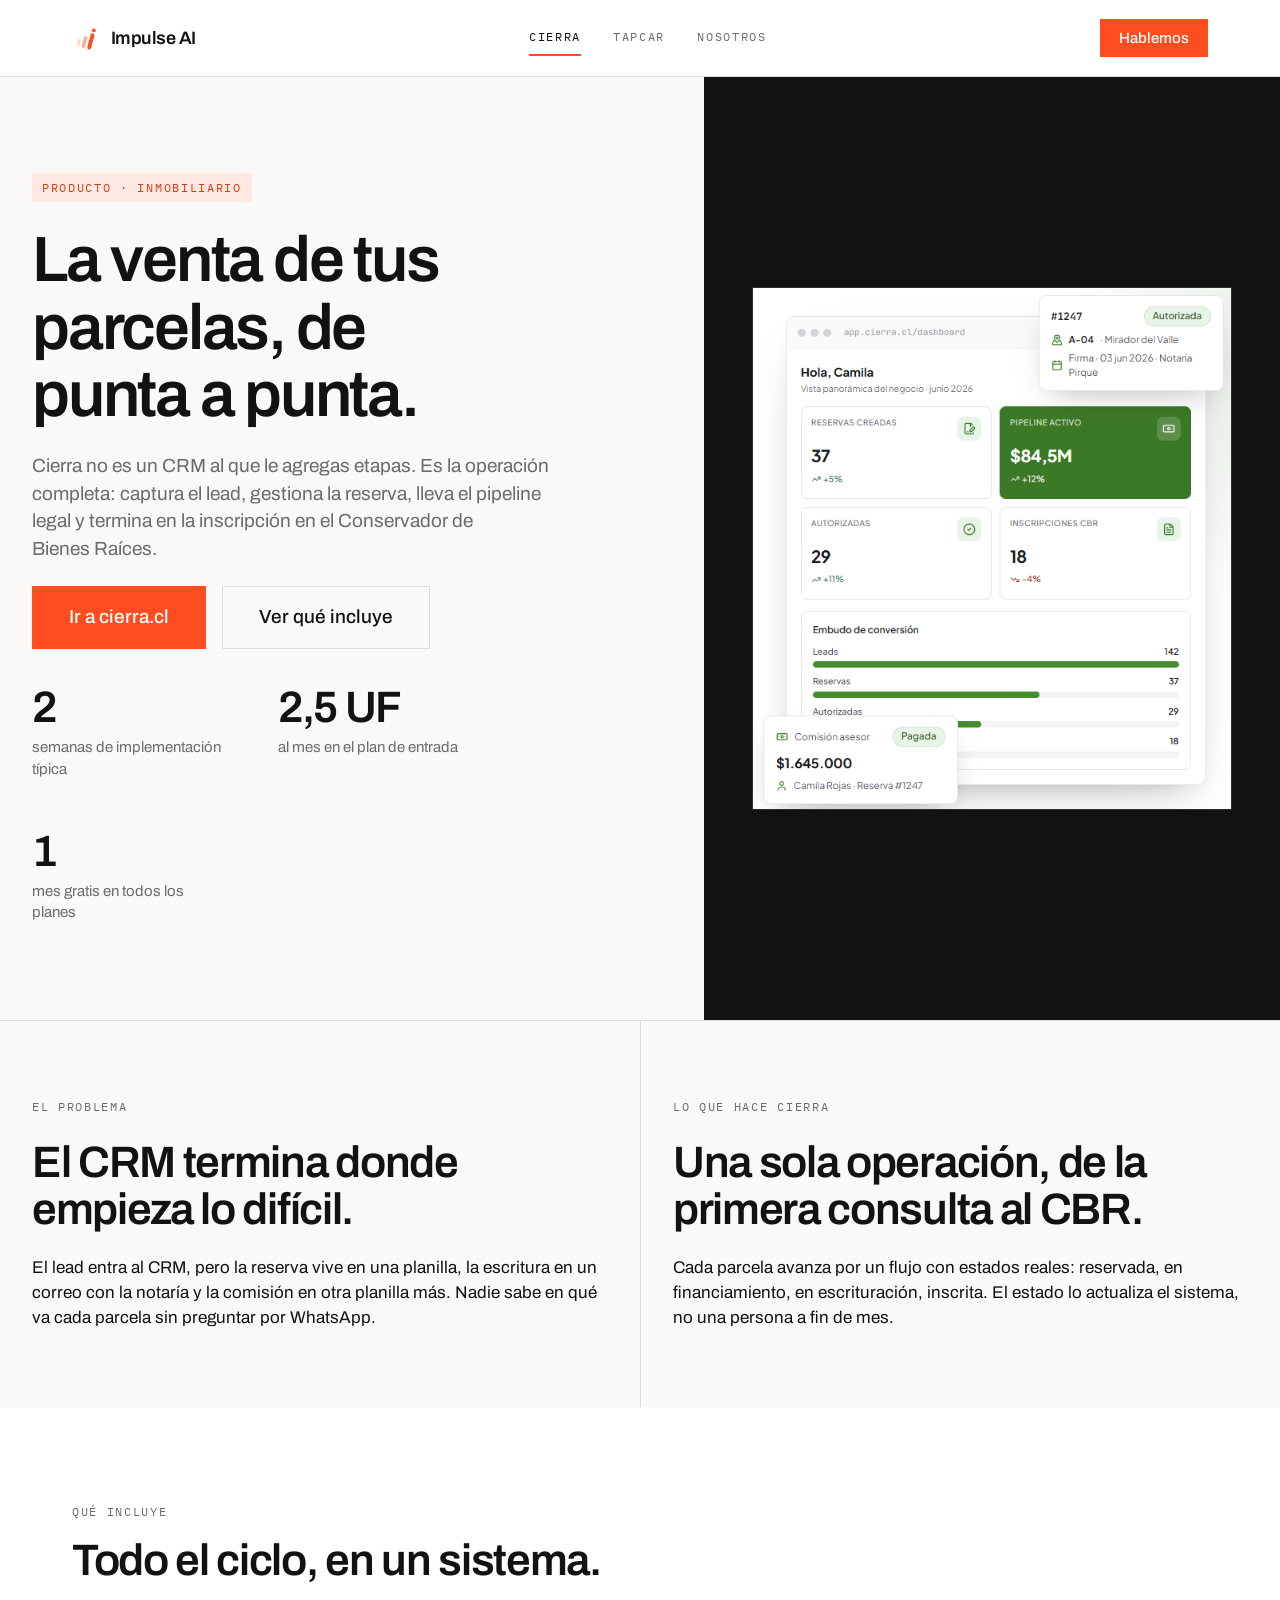
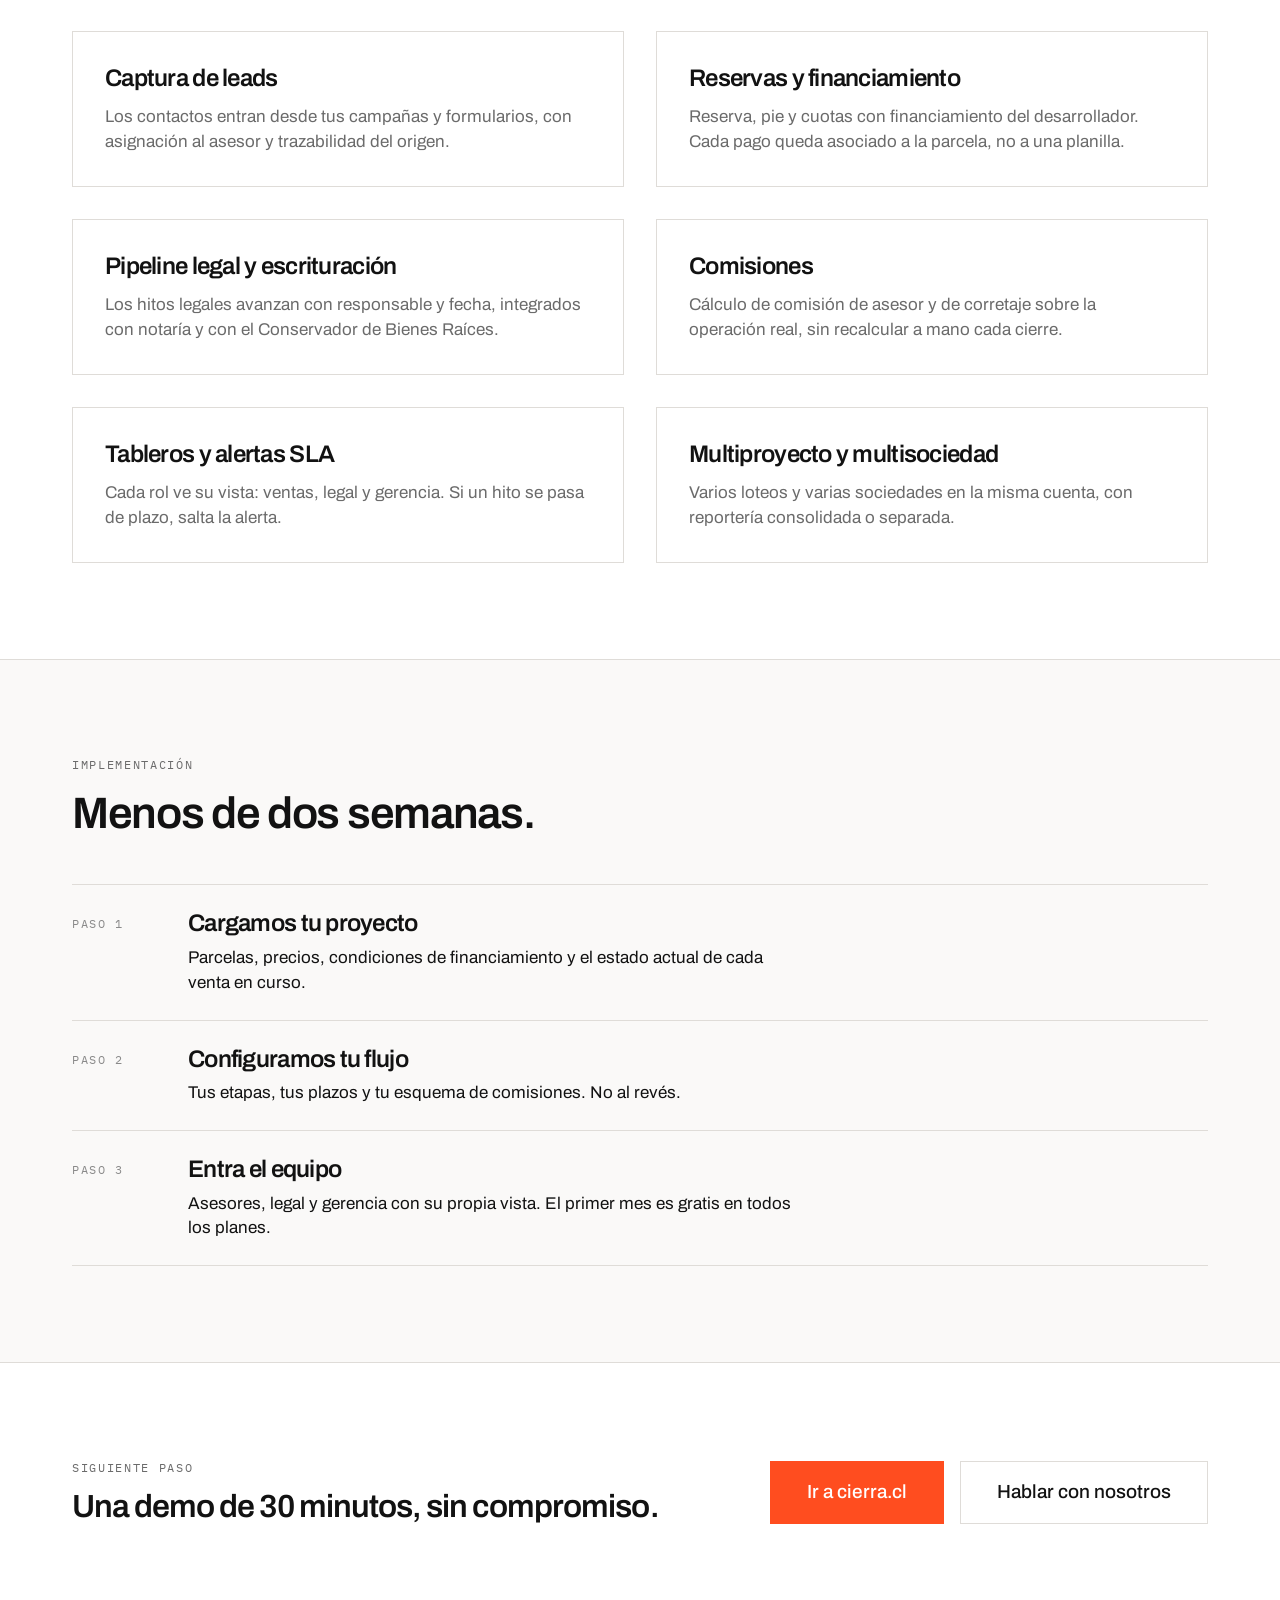
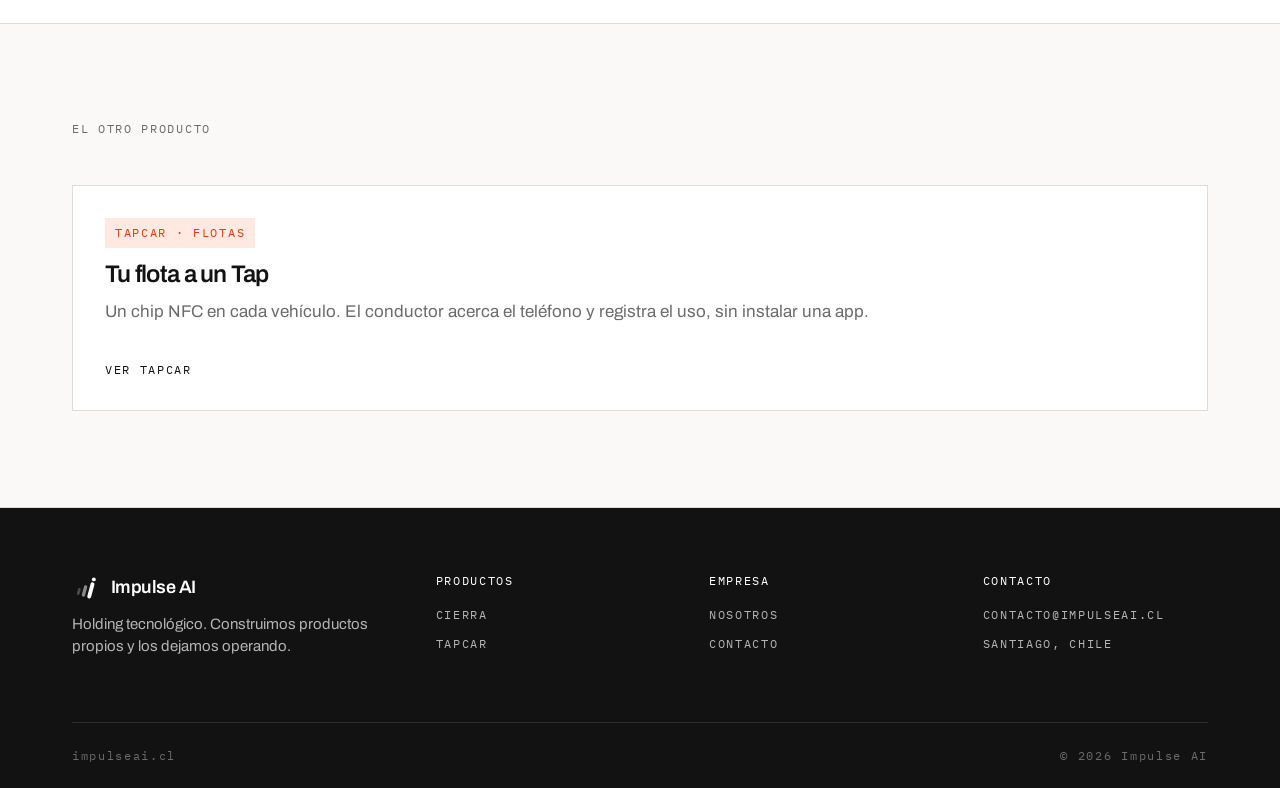
==== commit 1fd34bef: "Usa URLs limpias, sin .html Los enlaces internos pasan a /cierra, /tapcar, /nosotros y /contacto, y " ====
--- a/cierra.html
+++ b/cierra.html
@@ -6,7 +6,7 @@
 <title>Cierra — Impulse AI</title>
 <meta name="description" content="Cierra opera la venta de parcelas de punta a punta: del lead a la inscripción en el Conservador de Bienes Raíces, sin planillas paralelas.">
 <meta name="theme-color" content="#FAF9F8">
-<link rel="icon" href="assets/img/favicon.svg" type="image/svg+xml">
+<link rel="icon" href="/assets/img/favicon.svg" type="image/svg+xml">
 <meta property="og:type" content="website">
 <meta property="og:site_name" content="Impulse AI">
 <meta property="og:title" content="Cierra — Impulse AI">
@@ -14,15 +14,15 @@
 <link rel="preconnect" href="https://fonts.googleapis.com">
 <link rel="preconnect" href="https://fonts.gstatic.com" crossorigin>
 <link href="https://fonts.googleapis.com/css2?family=Archivo:wght@400;500;600;700&family=IBM+Plex+Mono:wght@400;500&display=swap" rel="stylesheet">
-<link rel="stylesheet" href="assets/css/tokens.css">
-<link rel="stylesheet" href="assets/css/site.css">
+<link rel="stylesheet" href="/assets/css/tokens.css">
+<link rel="stylesheet" href="/assets/css/site.css">
 </head>
 <body>
 <a class="skip-link" href="#main">Ir al contenido</a>
 
 <header class="site-header">
   <div class="wrap site-header__inner">
-    <a class="logo" href="index.html" aria-label="Impulse AI, ir al inicio">
+    <a class="logo" href="/" aria-label="Impulse AI, ir al inicio">
       <svg class="mark" width="30" height="30" viewBox="0 0 100 100" aria-hidden="true" focusable="false">
         <g transform="translate(11.4, 10)" fill="none" stroke="#FF4D1F" stroke-linecap="round">
           <line x1="9.3" y1="62.2" x2="13.2" y2="47.7" stroke-width="9" opacity="0.24"></line>
@@ -38,14 +38,14 @@
 
     <div class="nav-panel" id="nav-panel" data-nav-panel>
       <nav class="nav" aria-label="Navegación principal">
-        <a class="nav__link" href="cierra.html" aria-current="page">Cierra</a>
-        <a class="nav__link" href="tapcar.html">TapCar</a>
-        <a class="nav__link" href="nosotros.html">Nosotros</a>
+        <a class="nav__link" href="/cierra" aria-current="page">Cierra</a>
+        <a class="nav__link" href="/tapcar">TapCar</a>
+        <a class="nav__link" href="/nosotros">Nosotros</a>
       </nav>
-      <a class="btn btn--primary btn--sm nav-cta-mobile" href="contacto.html">Hablemos</a>
-    </div>
-
-    <a class="btn btn--primary btn--sm" href="contacto.html">Hablemos</a>
+      <a class="btn btn--primary btn--sm nav-cta-mobile" href="/contacto">Hablemos</a>
+    </div>
+
+    <a class="btn btn--primary btn--sm" href="/contacto">Hablemos</a>
   </div>
 </header>
 
@@ -77,7 +77,7 @@
       </div>
     </div>
     <div class="hero__panel hero__panel--stage">
-      <img class="shot" src="assets/img/cierra-dashboard.png" alt="Panel de Cierra: reservas creadas, pipeline activo, autorizadas, inscripciones en el Conservador de Bienes Raíces y embudo de conversión.">
+      <img class="shot" src="/assets/img/cierra-dashboard.png" alt="Panel de Cierra: reservas creadas, pipeline activo, autorizadas, inscripciones en el Conservador de Bienes Raíces y embudo de conversión.">
     </div>
   </section>
 
@@ -174,7 +174,7 @@
         </div>
         <div class="row">
           <a class="btn btn--primary btn--lg" href="https://cierra.cl" target="_blank" rel="noopener">Ir a cierra.cl</a>
-          <a class="btn btn--secondary btn--lg" href="contacto.html">Hablar con nosotros</a>
+          <a class="btn btn--secondary btn--lg" href="/contacto">Hablar con nosotros</a>
         </div>
       </div>
     </div>
@@ -186,7 +186,7 @@
       <div class="section-head">
         <span class="mono">El otro producto</span>
       </div>
-      <a class="card" href="tapcar.html">
+      <a class="card" href="/tapcar">
         <span class="badge">TapCar · Flotas</span>
         <h3 class="t-h3">Tu flota a un Tap</h3>
         <p class="card__text">Un chip NFC en cada vehículo. El conductor acerca el teléfono y registra el uso, sin instalar una app.</p>
@@ -201,7 +201,7 @@
   <div class="wrap">
     <div class="site-footer__inner">
       <div class="site-footer__col">
-        <a class="logo logo--inverse" href="index.html" aria-label="Impulse AI, ir al inicio">
+        <a class="logo logo--inverse" href="/" aria-label="Impulse AI, ir al inicio">
           <svg class="mark" width="30" height="30" viewBox="0 0 100 100" aria-hidden="true" focusable="false">
             <g transform="translate(11.4, 10)" fill="none" stroke="#FFFFFF" stroke-linecap="round">
               <line x1="9.3" y1="62.2" x2="13.2" y2="47.7" stroke-width="9" opacity="0.24"></line>
@@ -216,13 +216,13 @@
       </div>
       <div class="site-footer__col">
         <span class="site-footer__title">Productos</span>
-        <a class="site-footer__link" href="cierra.html">Cierra</a>
-        <a class="site-footer__link" href="tapcar.html">TapCar</a>
+        <a class="site-footer__link" href="/cierra">Cierra</a>
+        <a class="site-footer__link" href="/tapcar">TapCar</a>
       </div>
       <div class="site-footer__col">
         <span class="site-footer__title">Empresa</span>
-        <a class="site-footer__link" href="nosotros.html">Nosotros</a>
-        <a class="site-footer__link" href="contacto.html">Contacto</a>
+        <a class="site-footer__link" href="/nosotros">Nosotros</a>
+        <a class="site-footer__link" href="/contacto">Contacto</a>
       </div>
       <div class="site-footer__col">
         <span class="site-footer__title">Contacto</span>
@@ -237,6 +237,6 @@
   </div>
 </footer>
 
-<script src="assets/js/site.js"></script>
+<script src="/assets/js/site.js"></script>
 </body>
 </html>
--- a/assets/css/site.css
+++ b/assets/css/site.css
@@ -581,7 +581,9 @@
 .shot {
   display: block;
   width: 100%;
-  max-width: 560px;
+  /* Tope al ancho nativo de las capturas: escalar hacia arriba las
+     desenfoca. Subir a 560px cuando existan versiones a 2x. */
+  max-width: 520px;
   height: auto;
   border: var(--border-width) solid var(--ink-700);
   border-radius: var(--radius-none);
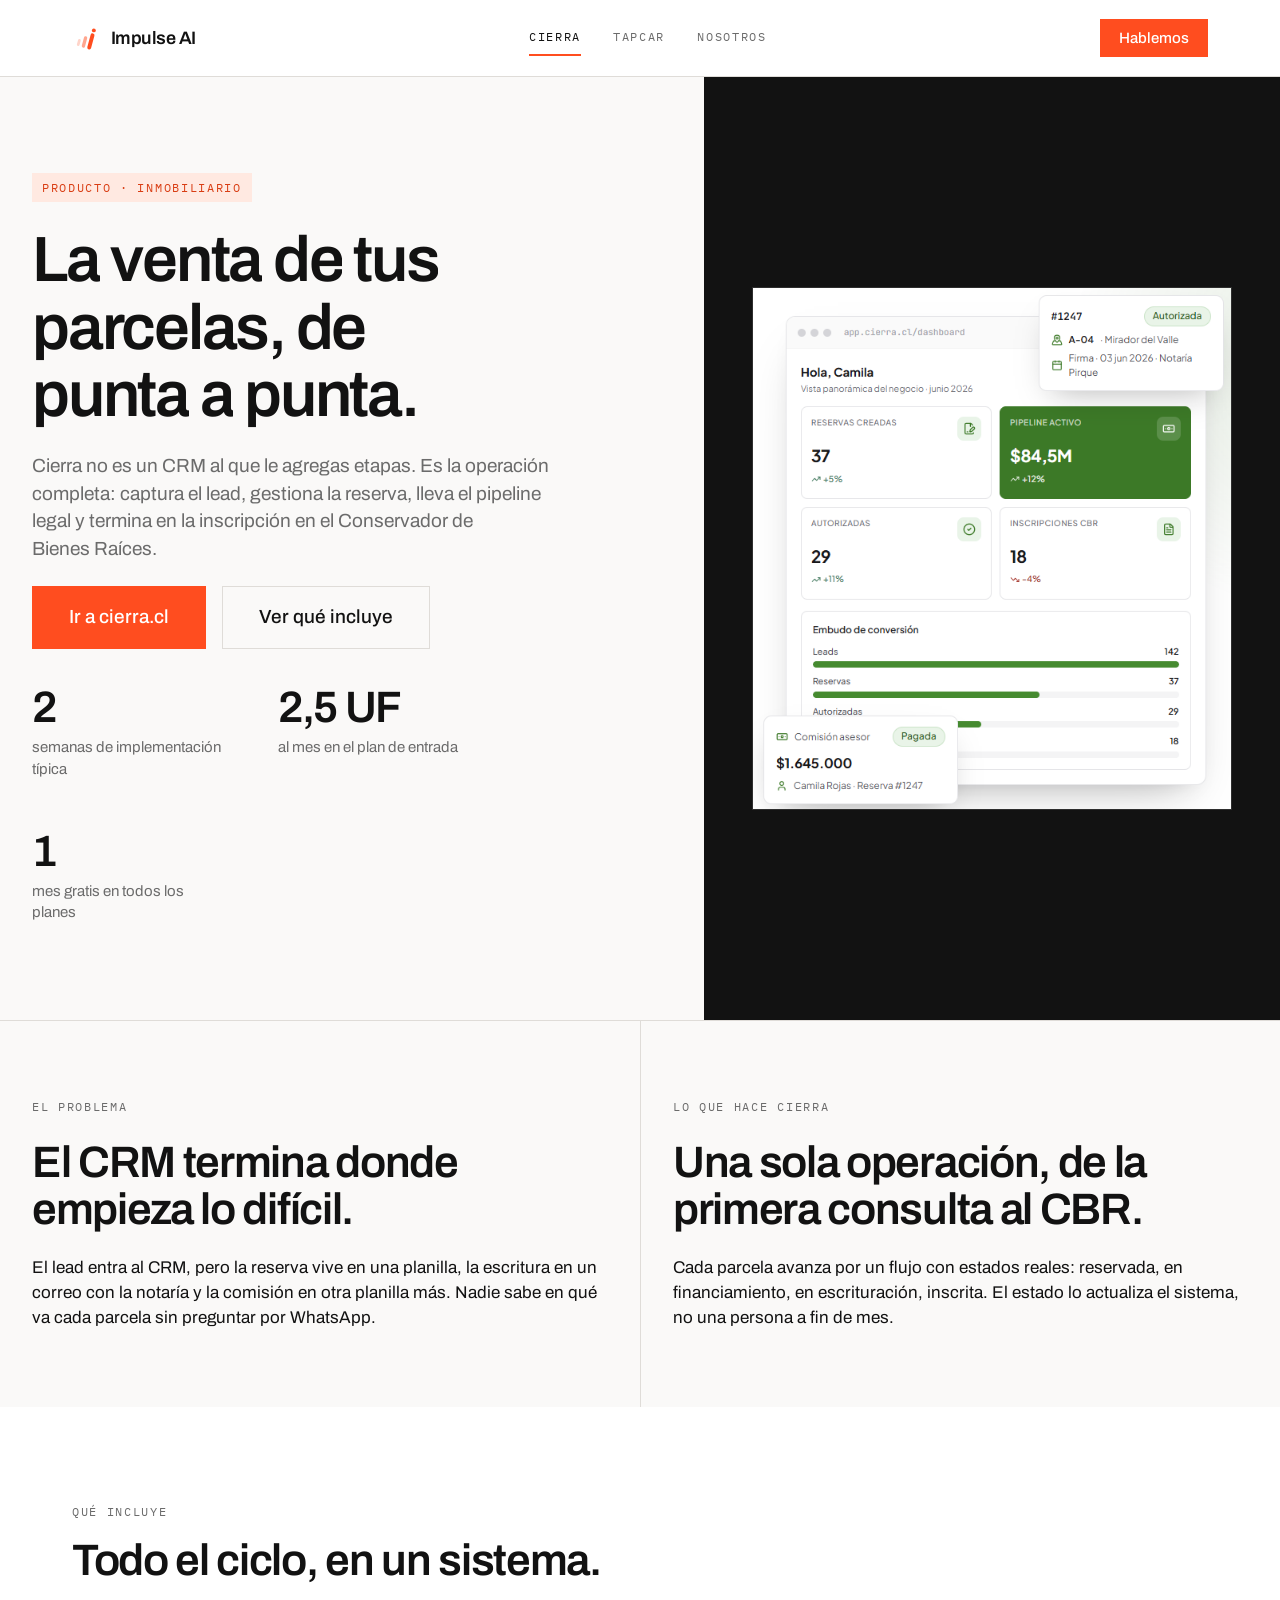
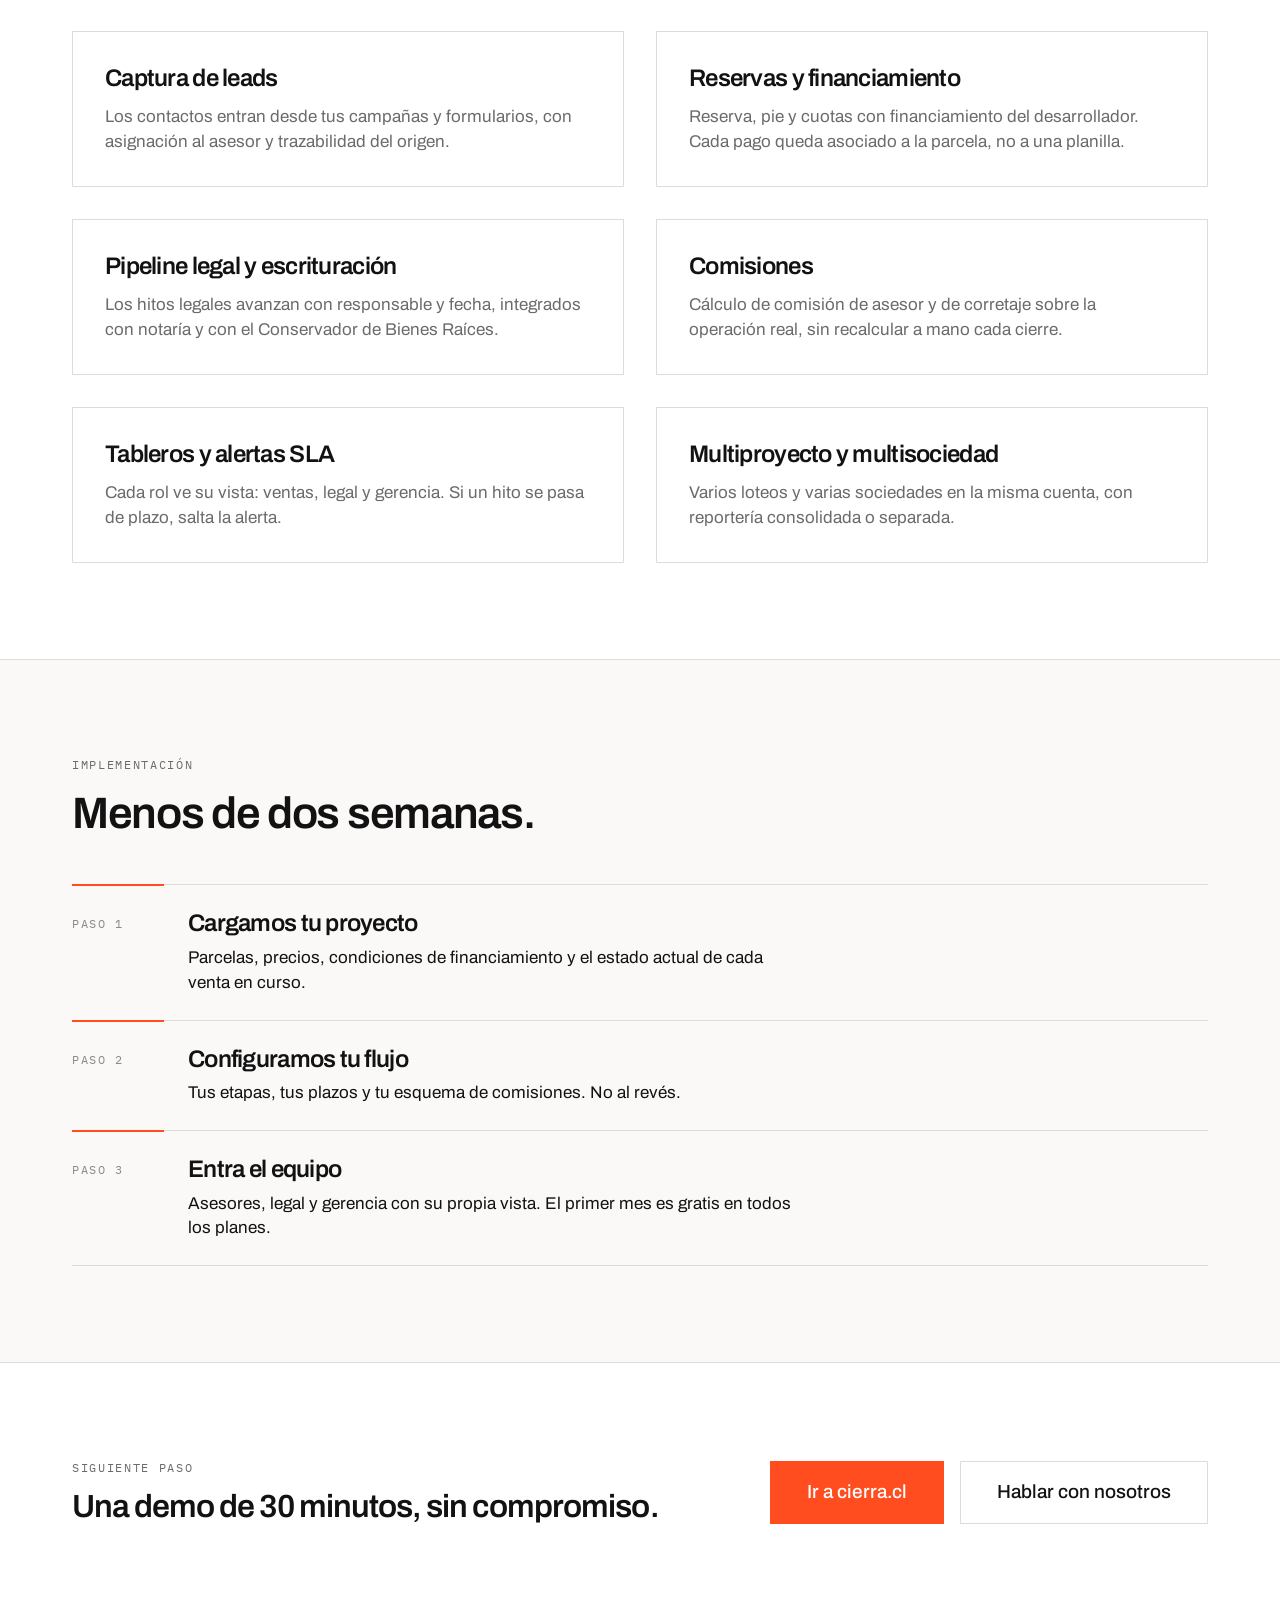
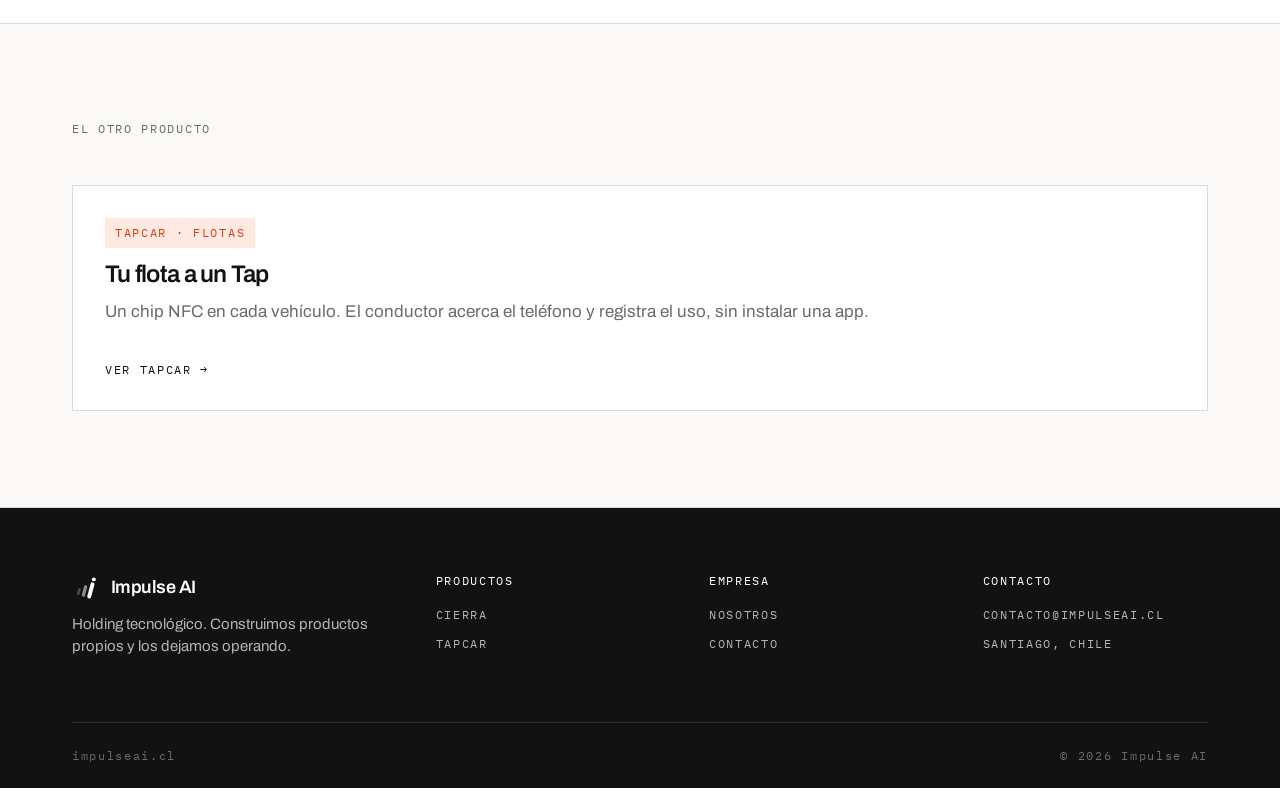
==== commit 9be8801d: "Agrega motion graphics y ajustes de UI/UX al sitio - Titulares palabra por palabra, entrada escalona" ====
--- a/cierra.html
+++ b/cierra.html
@@ -6,6 +6,7 @@
 <title>Cierra — Impulse AI</title>
 <meta name="description" content="Cierra opera la venta de parcelas de punta a punta: del lead a la inscripción en el Conservador de Bienes Raíces, sin planillas paralelas.">
 <meta name="theme-color" content="#FAF9F8">
+<meta name="color-scheme" content="light">
 <link rel="icon" href="/assets/img/favicon.svg" type="image/svg+xml">
 <meta property="og:type" content="website">
 <meta property="og:site_name" content="Impulse AI">
@@ -16,6 +17,16 @@
 <link href="https://fonts.googleapis.com/css2?family=Archivo:wght@400;500;600;700&family=IBM+Plex+Mono:wght@400;500&display=swap" rel="stylesheet">
 <link rel="stylesheet" href="/assets/css/tokens.css">
 <link rel="stylesheet" href="/assets/css/site.css">
+<script>
+  /* Activa el movimiento antes del primer pintado. Si site.js no llega a
+     confirmarlo, se retira solo para que nada quede oculto. */
+  (function (d) {
+    if (window.matchMedia && matchMedia('(prefers-reduced-motion: no-preference)').matches && 'IntersectionObserver' in window) {
+      d.classList.add('motion');
+      setTimeout(function () { if (!d.classList.contains('motion-ready')) d.classList.remove('motion'); }, 2500);
+    }
+  })(document.documentElement);
+</script>
 </head>
 <body>
 <a class="skip-link" href="#main">Ir al contenido</a>
@@ -28,10 +39,10 @@
           <line x1="9.3" y1="62.2" x2="13.2" y2="47.7" stroke-width="9" opacity="0.24"></line>
           <line x1="26.7" y1="66.8" x2="33.9" y2="39.7" stroke-width="11" opacity="0.5"></line>
           <line x1="46" y1="72" x2="57" y2="31" stroke-width="13"></line>
-          <circle cx="61.4" cy="14.6" r="6.5" fill="#FF4D1F" stroke="none"></circle>
+          <circle class="mark__dot" cx="61.4" cy="14.6" r="6.5" fill="#FF4D1F" stroke="none"></circle>
         </g>
       </svg>
-      <span class="logo__word">Impulse AI</span>
+      <span class="logo__word" translate="no">Impulse AI</span>
     </a>
 
     <button class="nav-toggle" type="button" data-nav-toggle aria-expanded="false" aria-controls="nav-panel">Menú</button>
@@ -77,7 +88,7 @@
       </div>
     </div>
     <div class="hero__panel hero__panel--stage">
-      <img class="shot" src="/assets/img/cierra-dashboard.png" alt="Panel de Cierra: reservas creadas, pipeline activo, autorizadas, inscripciones en el Conservador de Bienes Raíces y embudo de conversión.">
+      <img class="shot" src="/assets/img/cierra-dashboard.png" width="599" height="652" fetchpriority="high" alt="Panel de Cierra: reservas creadas, pipeline activo, autorizadas, inscripciones en el Conservador de Bienes Raíces y embudo de conversión.">
     </div>
   </section>
 
@@ -207,10 +218,10 @@
               <line x1="9.3" y1="62.2" x2="13.2" y2="47.7" stroke-width="9" opacity="0.24"></line>
               <line x1="26.7" y1="66.8" x2="33.9" y2="39.7" stroke-width="11" opacity="0.5"></line>
               <line x1="46" y1="72" x2="57" y2="31" stroke-width="13"></line>
-              <circle cx="61.4" cy="14.6" r="6.5" fill="#FFFFFF" stroke="none"></circle>
+              <circle class="mark__dot" cx="61.4" cy="14.6" r="6.5" fill="#FFFFFF" stroke="none"></circle>
             </g>
           </svg>
-          <span class="logo__word">Impulse AI</span>
+          <span class="logo__word" translate="no">Impulse AI</span>
         </a>
         <p class="site-footer__blurb">Holding tecnológico. Construimos productos propios y los dejamos operando.</p>
       </div>
--- a/assets/css/site.css
+++ b/assets/css/site.css
@@ -32,6 +32,15 @@
 
 button, input, textarea, select { font: inherit; color: inherit; }
 
+/* Sin retraso de doble toque; el feedback de presion lo da cada componente */
+a, button, input, textarea, select, label, summary {
+  touch-action: manipulation;
+  -webkit-tap-highlight-color: transparent;
+}
+
+/* Los anclas no quedan tapados por el header fijo */
+[id] { scroll-margin-top: 96px; }
+
 /* Foco: anillo naranja de 2px. Nunca se elimina sin reemplazo. */
 :where(a, button, input, textarea, select, summary, [tabindex]):focus-visible {
   outline: var(--border-width-strong) solid var(--focus-ring);
@@ -122,6 +131,9 @@
 .mono--inverse { color: var(--text-inverse); }
 
 .accent { color: var(--text-accent); }
+
+.measure-12 { max-width: 12ch; }
+.measure-18 { max-width: 18ch; }
 
 /* ---------------------------------------------------------------- Layout */
 .wrap {
@@ -331,7 +343,12 @@
   min-height: 460px;
   padding: var(--space-6);
 }
-.hero__panel--brand { background: var(--surface-brand); }
+.hero__panel--brand {
+  position: relative;
+  overflow: hidden;
+  background: var(--surface-brand);
+}
+.hero__panel--brand > .mark { position: relative; z-index: 1; }
 .hero__panel--ink { background: var(--surface-inverse); }
 
 .hero__stats {
@@ -344,6 +361,7 @@
 /* ---------------------------------------------------------------- Stat */
 .stat { display: flex; flex-direction: column; gap: var(--space-2); }
 .stat__value {
+  font-variant-numeric: tabular-nums;
   font-size: clamp(32px, 4vw, var(--text-h1));
   font-weight: var(--weight-semibold);
   letter-spacing: var(--tracking-heading);
@@ -504,6 +522,9 @@
   padding: var(--space-4) var(--space-5);
   background: var(--surface-card);
 }
+/* Exito en tinta, problema en naranja: el naranja marca lo que pide accion */
+.form-note[data-tone="ok"] { border-left-color: var(--ink-900); }
+.form-note[data-tone="error"] { border-left-color: var(--brand-500); }
 
 /* ---------------------------------------------------------------- Footer */
 .site-footer {
@@ -559,6 +580,8 @@
   gap: var(--space-5);
 }
 .panel-ink .t-lead { color: #B5B5B5; }
+.panel-ink .stat__value { color: var(--white); }
+.panel-ink .rule { border-color: var(--ink-700); }
 
 .cta {
   display: flex;
@@ -644,6 +667,292 @@
   .cta .btn { width: 100%; }
 }
 
+/* =========================================================================
+   Movimiento
+   Un solo gesto para todo el sitio: lo que entra sube y se asienta con
+   --ease-launch, como el punto del simbolo. Solo transform y opacity.
+   Todo lo que oculta contenido cuelga de html.motion, que solo existe si
+   el usuario no pidio movimiento reducido y el navegador tiene
+   IntersectionObserver. Sin JS, o con movimiento reducido, el sitio se ve
+   completo y quieto.
+   ========================================================================= */
+
+/* -------------------------------------------------- Entrada al hacer scroll */
+@keyframes rise-in {
+  from { opacity: 0; transform: translate3d(0, 24px, 0); }
+  to   { opacity: 1; transform: none; }
+}
+
+@keyframes word-in {
+  from { transform: translate3d(0, 105%, 0); }
+  to   { transform: none; }
+}
+
+@keyframes line-draw {
+  from { transform: scaleX(0); }
+  to   { transform: scaleX(1); }
+}
+
+/* Lo que entra con el scroll. El titulo grande va aparte, palabra por palabra */
+.motion :is(
+  .hero__copy > :not(.hero__title),
+  .hero__panel > .shot,
+  .section-head > *,
+  .grid > *,
+  .ruled-list > li,
+  .split__side > :not(h1),
+  .panel-ink > *,
+  .cta > *,
+  main > .section:first-child > .wrap.stack > :not(h1)
+):not(.is-visible) {
+  opacity: 0;
+}
+
+/* La animacion corre una vez y suelta el estilo: fill backwards, para que
+   los hover con transform de cada componente sigan funcionando despues. */
+.motion .is-visible {
+  animation: rise-in 700ms var(--ease-launch) var(--reveal-delay, 0ms) backwards;
+}
+
+/* La captura de producto entra un poco mas lenta y desde mas abajo */
+.motion .hero__panel > .shot.is-visible {
+  animation-duration: 1000ms;
+  animation-delay: 250ms;
+}
+
+/* Titulo display: cada palabra sube desde detras de su propia linea */
+.motion h1.t-display:not(.is-split) { opacity: 0; }
+
+.split-word {
+  display: inline-block;
+  overflow: hidden;
+  vertical-align: top;
+  /* Holgura para que la mascara no corte descendentes (g, p, y) */
+  padding-bottom: 0.12em;
+  margin-bottom: -0.12em;
+}
+.split-word > span { display: inline-block; }
+
+.motion .is-split .split-word > span {
+  animation: word-in 800ms var(--ease-launch) calc(var(--word-index, 0) * 45ms) backwards;
+}
+
+/* Lista de pasos: un trazo naranja recorre la columna de la clave */
+.ruled-list > li { position: relative; }
+.ruled-list > li::before {
+  content: "";
+  position: absolute;
+  top: -1px;
+  left: 0;
+  width: 92px;
+  height: var(--border-width-strong);
+  background: var(--brand-500);
+  transform-origin: left center;
+}
+.motion .ruled-list > li:not(.is-visible)::before { transform: scaleX(0); }
+.motion .ruled-list > li.is-visible::before {
+  animation: line-draw 600ms var(--ease-launch) calc(var(--reveal-delay, 0ms) + 200ms) backwards;
+}
+
+/* ------------------------------------------------ Estelas del panel naranja
+   Lineas finas que suben a 15°, el mismo angulo del simbolo. Aceleran al
+   salir (ease-in) para leer como impulso, nunca como caida.
+   ---------------------------------------------------------------------- */
+@keyframes streak {
+  0%   { transform: translate3d(0, 0, 0); opacity: 0; }
+  15%  { opacity: var(--streak-opacity, 0.35); }
+  70%  { opacity: var(--streak-opacity, 0.35); }
+  100% { transform: translate3d(0, calc(-1 * var(--streak-travel, 900px)), 0); opacity: 0; }
+}
+
+.streaks {
+  position: absolute;
+  inset: -25%;
+  transform: rotate(var(--launch-angle));
+  pointer-events: none;
+  display: none;
+}
+.motion .streaks { display: block; }
+
+.streaks > span {
+  position: absolute;
+  top: 100%;
+  left: var(--x);
+  width: var(--w, 2px);
+  height: var(--len, 120px);
+  background: var(--white);
+  opacity: 0;
+  animation: streak var(--dur, 3.2s) cubic-bezier(.4, 0, 1, 1) var(--delay, 0s) infinite;
+  will-change: transform, opacity;
+}
+.streaks > span:nth-child(1) { --x: 12%; --len: 140px; --dur: 3.4s; --delay: 0s; }
+.streaks > span:nth-child(2) { --x: 24%; --len: 70px;  --dur: 2.6s; --delay: 1.1s; --streak-opacity: 0.22; }
+.streaks > span:nth-child(3) { --x: 37%; --len: 180px; --dur: 3.8s; --delay: 0.4s; --w: 3px; }
+.streaks > span:nth-child(4) { --x: 49%; --len: 90px;  --dur: 2.9s; --delay: 2s;   --streak-opacity: 0.22; }
+.streaks > span:nth-child(5) { --x: 61%; --len: 150px; --dur: 3.3s; --delay: 1.5s; }
+.streaks > span:nth-child(6) { --x: 72%; --len: 60px;  --dur: 2.4s; --delay: 0.7s; --streak-opacity: 0.22; }
+.streaks > span:nth-child(7) { --x: 83%; --len: 120px; --dur: 3.6s; --delay: 2.4s; --w: 3px; }
+.streaks > span:nth-child(8) { --x: 92%; --len: 80px;  --dur: 2.8s; --delay: 1.8s; --streak-opacity: 0.22; }
+
+/* Control de pausa: toda animacion en bucle de mas de 5 s lo necesita */
+.motion-toggle {
+  display: none;
+  position: absolute;
+  right: var(--space-4);
+  bottom: var(--space-4);
+  z-index: 2;
+  min-height: 44px;
+  padding: 0 var(--space-4);
+  background: transparent;
+  color: var(--white);
+  border: var(--border-width) solid rgba(255, 255, 255, 0.6);
+  border-radius: var(--radius-none);
+  cursor: pointer;
+  font-family: var(--font-mono);
+  font-size: var(--text-label);
+  letter-spacing: var(--tracking-label);
+  text-transform: uppercase;
+  transition:
+    background-color var(--duration-fast) var(--ease-standard),
+    color var(--duration-fast) var(--ease-standard),
+    border-color var(--duration-fast) var(--ease-standard);
+}
+.motion .motion-toggle { display: inline-flex; align-items: center; }
+.motion-toggle:hover { background: var(--white); color: var(--brand-600); border-color: var(--white); }
+.motion-toggle:focus-visible { outline-color: var(--white); }
+
+/* Pausado por el usuario, o fuera de pantalla: los bucles se detienen */
+[data-motion="paused"] :is(.streaks > span, .mark--loop *),
+.is-offscreen :is(.streaks > span, .mark--loop *) {
+  animation-play-state: paused;
+}
+
+/* --------------------------------------------- Simbolo del header y footer
+   Al pasar el mouse, el punto sale a 15° y vuelve a entrar desde atras.
+   ---------------------------------------------------------------------- */
+@keyframes impulse-relaunch {
+  0%   { transform: translate(0, 0); opacity: 1; animation-timing-function: cubic-bezier(.4, 0, 1, 1); }
+  40%  { transform: translate(26px, -12px); opacity: 0; }
+  41%  { transform: translate(-14px, 6px); opacity: 0; animation-timing-function: var(--ease-launch); }
+  100% { transform: translate(0, 0); opacity: 1; }
+}
+
+/* ------------------------------------------------------- Progreso de lectura
+   Una linea naranja de 2px bajo el header. Usa scroll-driven animations;
+   donde no existen, simplemente no aparece.
+   ---------------------------------------------------------------------- */
+@keyframes read-progress {
+  from { transform: scaleX(0); }
+  to   { transform: scaleX(1); }
+}
+
+@supports (animation-timeline: scroll()) {
+  .motion .site-header::after {
+    content: "";
+    position: absolute;
+    left: 0;
+    right: 0;
+    bottom: -1px;
+    height: var(--border-width-strong);
+    background: var(--brand-500);
+    transform-origin: left center;
+    transform: scaleX(0);
+    animation: read-progress linear both;
+    animation-timeline: scroll(root block);
+  }
+}
+
+/* ------------------------------------------------------ Estados interactivos
+   Solo en dispositivos con hover real, para que no queden pegados en touch.
+   ---------------------------------------------------------------------- */
+
+/* Presion: todos los botones ceden un poco al hacer clic o tocar */
+.btn { transition-property: background-color, color, border-color, transform; }
+.btn:active:not([disabled]) { transform: scale(0.98); }
+
+/* Flecha de los enlaces de tarjeta: apunta a 15°, como el impulso */
+.card__more::after {
+  content: "→";
+  display: inline-block;
+  margin-left: var(--space-2);
+  transition: transform var(--duration-base) var(--ease-launch);
+}
+
+/* Tarjeta enlazada: un trazo naranja cruza el borde superior */
+a.card { position: relative; }
+a.card::before {
+  content: "";
+  position: absolute;
+  top: -1px;
+  left: -1px;
+  right: -1px;
+  height: var(--border-width-strong);
+  background: var(--brand-500);
+  transform: scaleX(0);
+  transform-origin: left center;
+  transition: transform var(--duration-base) var(--ease-launch);
+}
+a.card:focus-visible::before { transform: scaleX(1); }
+
+/* Subrayado de navegacion que crece desde la izquierda */
+.nav__link { position: relative; }
+.nav__link::after {
+  content: "";
+  position: absolute;
+  left: 0;
+  right: 0;
+  bottom: calc(-1 * var(--border-width-strong));
+  height: var(--border-width-strong);
+  background: var(--brand-500);
+  transform: scaleX(0);
+  transform-origin: left center;
+  transition: transform var(--duration-base) var(--ease-launch);
+}
+.nav__link[aria-current="page"] { border-bottom-color: transparent; }
+.nav__link[aria-current="page"]::after { transform: scaleX(1); }
+
+@media (hover: hover) and (pointer: fine) {
+  .logo:hover .mark__dot { animation: impulse-relaunch 800ms both; }
+  a.card:hover::before { transform: scaleX(1); }
+  a.card:hover .card__more::after,
+  a.card:focus-visible .card__more::after { transform: translate(4px, -1px) rotate(calc(-1 * var(--launch-angle))); }
+  .nav__link:hover::after { transform: scaleX(1); }
+}
+
+/* ------------------------------------------------- Menu movil y avisos */
+@keyframes panel-in {
+  from { opacity: 0; transform: translate3d(0, -8px, 0); }
+  to   { opacity: 1; transform: none; }
+}
+
+@media (max-width: 860px) {
+  .nav-panel[data-open="true"] { animation: panel-in var(--duration-base) var(--ease-launch); }
+  .nav__link::after { display: none; }
+  .nav__link[aria-current="page"] { border-bottom-color: var(--brand-500); }
+}
+
+.form-note:not([hidden]) { animation: panel-in var(--duration-base) var(--ease-launch); }
+
+/* ---------------------------------------------- Transicion entre paginas
+   Navegacion entre documentos del mismo sitio: el contenido hace fundido,
+   el header y el footer se quedan quietos.
+   ---------------------------------------------------------------------- */
+@media (prefers-reduced-motion: no-preference) {
+  @view-transition { navigation: auto; }
+
+  .site-header { view-transition-name: site-header; }
+
+  ::view-transition-old(root) {
+    animation: 160ms var(--ease-standard) both vt-out;
+  }
+  ::view-transition-new(root) {
+    animation: 320ms var(--ease-launch) 60ms both vt-in;
+  }
+}
+
+@keyframes vt-out { to { opacity: 0; } }
+@keyframes vt-in { from { opacity: 0; transform: translate3d(0, 12px, 0); } }
+
 /* --------------------------------------------------- Movimiento reducido */
 @media (prefers-reduced-motion: reduce) {
   html { scroll-behavior: auto; }
@@ -652,6 +961,9 @@
     animation-iteration-count: 1 !important;
     transition-duration: 0.01ms !important;
   }
+  /* El simbolo animado termina invisible: con movimiento reducido queda
+     quieto en su pose de reposo */
+  .mark--loop *, .mark--animated * { animation: none !important; }
 }
 
 @media print {
